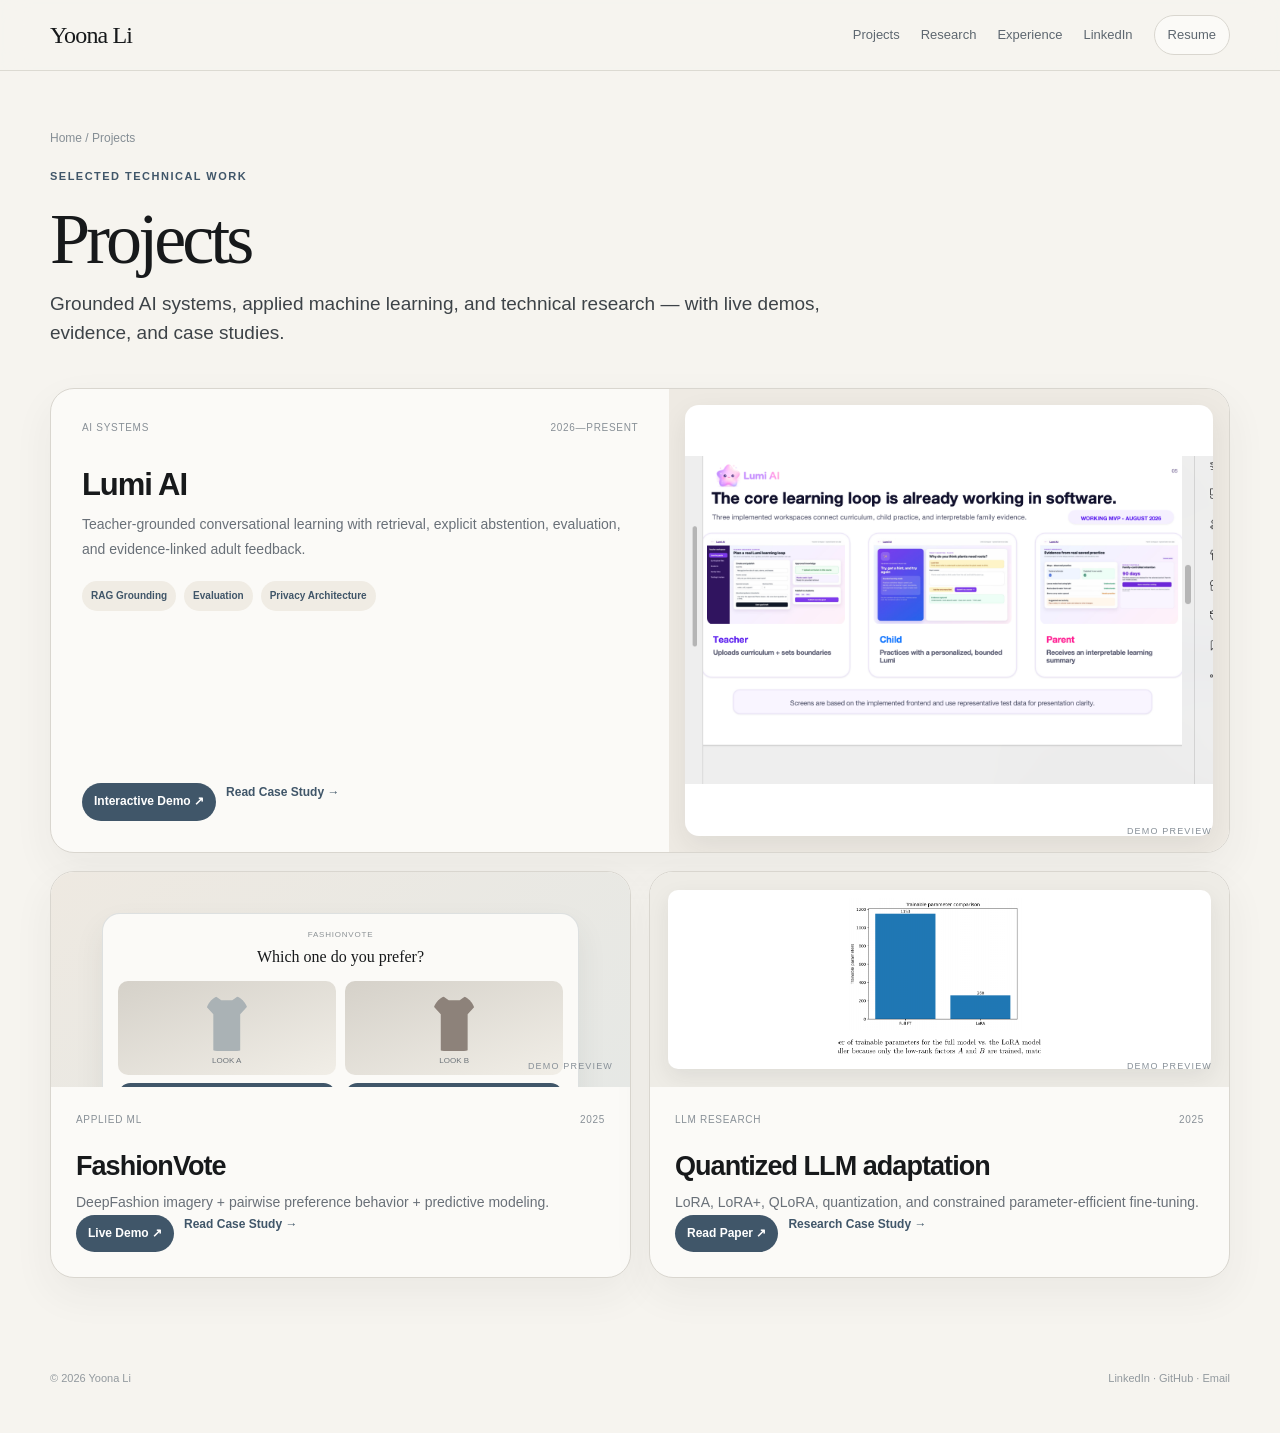
==== projects/index.html @ 06e992dc "Update portfolio with case studies and local assets" ====
<!doctype html><html lang="en"><head><meta charset="utf-8"><meta name="viewport" content="width=device-width,initial-scale=1"><title>Projects | Yoona Li</title><style>
:root{
  --bg:#f6f4ef;--panel:#fbfaf7;--panel2:#f0ece4;--ink:#17191b;--muted:#697078;
  --line:#d9d6cf;--accent:#405669;--accent2:#8b6b56;--accentSoft:#e6ebee;
  --max:1180px;--radius:22px;--shadow:0 16px 42px rgba(57,49,43,.06);
}
*{box-sizing:border-box}html{scroll-behavior:smooth}body{margin:0;background:var(--bg);color:var(--ink);font-family:Inter,-apple-system,BlinkMacSystemFont,"Segoe UI",sans-serif;-webkit-font-smoothing:antialiased;line-height:1.6}a{color:inherit;text-decoration:none}a:hover{opacity:.74}.wrap{width:min(var(--max),calc(100% - 44px));margin:0 auto}
header{position:sticky;top:0;z-index:30;border-bottom:1px solid rgba(217,214,207,.88);background:rgba(246,244,239,.91);backdrop-filter:blur(14px)}.nav{height:70px;display:flex;align-items:center;justify-content:space-between;gap:24px}.brand{font-family:Georgia,"Times New Roman",serif;font-size:24px;letter-spacing:-.035em}.navlinks{display:flex;gap:21px;align-items:center;color:#5e6770;font-size:13px}.resume-pill{padding:9px 13px;border:1px solid var(--line);border-radius:999px;background:var(--panel)}
.hero{display:grid;grid-template-columns:minmax(0,1fr) 330px;gap:62px;align-items:center;padding:78px 0 48px}.eyebrow{font-size:11px;font-weight:750;letter-spacing:.135em;text-transform:uppercase;color:var(--accent);margin-bottom:17px}.hero h1,.page-hero h1{font-family:Georgia,"Times New Roman",serif;font-weight:500;letter-spacing:-.055em}.hero h1{margin:0 0 18px;font-size:clamp(54px,8vw,88px);line-height:.95}.hero-title{font-size:24px;line-height:1.38;max-width:760px;letter-spacing:-.028em;margin:0 0 14px}.hero-copy{max-width:760px;color:var(--muted);font-size:15px;line-height:1.8;margin:0}.socials,.actions,.chips{display:flex;flex-wrap:wrap;gap:10px}.socials{margin-top:26px}.social,.btn{display:inline-flex;align-items:center;justify-content:center;gap:7px;padding:10px 13px;background:var(--panel);border:1px solid var(--line);border-radius:999px;font-size:13px;font-weight:650;box-shadow:var(--shadow)}.social.primary,.btn.primary{background:var(--ink);color:#fff;border-color:var(--ink)}.btn.accent{background:var(--accent);color:#fff;border-color:var(--accent)}
.portrait-card{background:var(--panel);border:1px solid var(--line);border-radius:26px;padding:14px;box-shadow:var(--shadow)}.portrait{display:block;width:100%;aspect-ratio:4/5;object-fit:cover;object-position:center top;border-radius:17px;background:#e7e4dd}.portrait-meta{display:flex;justify-content:space-between;gap:12px;padding:12px 3px 1px;color:#7b838a;font-size:11px}
.current-strip{display:flex;gap:12px;align-items:flex-start;border-top:1px solid var(--line);border-bottom:1px solid var(--line);padding:15px 0;margin-bottom:55px;color:var(--muted);font-size:13px}.current-strip strong{color:var(--ink);white-space:nowrap}.section{padding:10px 0 67px}.rule{height:1px;background:var(--line);margin-bottom:30px}.section-head{display:grid;grid-template-columns:130px 1fr;gap:28px;margin-bottom:27px}.sec-no{font-size:10px;letter-spacing:.135em;color:#969da3;padding-top:10px}.section h2,.section-head h2{margin:0;font-family:Georgia,"Times New Roman",serif;font-size:39px;font-weight:500;letter-spacing:-.04em;line-height:1.1}.section-copy{margin:9px 0 0;color:var(--muted);font-size:14px;line-height:1.75;max-width:780px}
.featured{display:grid;gap:18px}.feature-card{background:var(--panel);border:1px solid var(--line);border-radius:24px;box-shadow:var(--shadow);overflow:hidden}.feature-card.hero-project{display:grid;grid-template-columns:1.05fr .95fr;min-height:465px}.feature-copy{padding:31px;display:flex;flex-direction:column}.project-kicker{display:flex;justify-content:space-between;gap:12px;color:#889097;font-size:10px;letter-spacing:.07em;text-transform:uppercase}.feature-copy h3{font-size:31px;line-height:1.12;letter-spacing:-.035em;margin:32px 0 10px}.feature-copy p{color:var(--muted);font-size:14px;line-height:1.78;margin:0}.signal-row{display:flex;gap:8px;flex-wrap:wrap;margin:19px 0}.signal{padding:7px 9px;border-radius:999px;background:var(--panel2);font-size:10px;font-weight:700;color:var(--accent)}.evidence{margin:0 0 20px;padding-left:18px;color:#59616a;font-size:13px;line-height:1.7}.actions{margin-top:auto}.actions a{font-size:12px;font-weight:750;color:var(--accent)}.actions .primary-link{padding:9px 12px;background:var(--accent);border-radius:999px;color:white}.two-cards{display:grid;grid-template-columns:1fr 1fr;gap:18px}.small-feature{display:grid;grid-template-rows:215px auto}.small-feature .feature-copy{padding:25px}.small-feature .feature-copy h3{font-size:27px;margin:23px 0 9px}
.preview{position:relative;min-height:100%;padding:24px;background:linear-gradient(145deg,#eef0ec 0%,#e4e8e8 100%);overflow:hidden}.preview:after{content:"DEMO PREVIEW";position:absolute;right:17px;bottom:13px;font-size:9px;letter-spacing:.13em;color:#879098}.window{height:100%;border:1px solid rgba(64,86,105,.17);border-radius:18px;background:#fbfaf7;box-shadow:0 14px 30px rgba(56,61,64,.09);overflow:hidden}.window-top{height:34px;display:flex;align-items:center;gap:6px;padding:0 12px;border-bottom:1px solid #e5e1d9;background:#f5f2eb}.dot{width:7px;height:7px;border-radius:50%;background:#c9c4ba}.demo-body{display:grid;grid-template-columns:94px 1fr;height:calc(100% - 34px)}.demo-nav{padding:14px 10px;border-right:1px solid #e7e3dc;background:#f7f4ee}.demo-nav span{display:block;font-size:8px;color:#858b8f;padding:7px 5px;border-radius:6px;margin-bottom:3px}.demo-nav span.active{background:#e5eaec;color:#405669;font-weight:700}.demo-content{padding:16px}.mini-label{font-size:8px;color:#8c9296;letter-spacing:.1em;text-transform:uppercase}.mini-title{font-family:Georgia,serif;font-size:17px;margin:5px 0 12px}.knowledge{border:1px solid #ddd9d0;border-radius:10px;padding:9px;margin-bottom:9px}.knowledge strong{display:block;font-size:9px}.knowledge span{font-size:8px;color:#777f84}.chat{display:grid;gap:7px;margin-top:8px}.bubble{max-width:82%;padding:8px 9px;border-radius:10px;font-size:8px;line-height:1.5;background:#ede9e1;color:#5d646a}.bubble.ai{margin-left:auto;background:#e2eaed;color:#3e535f}.source-line{font-size:7px;color:#667b87;margin-top:3px}.rubrics{display:grid;grid-template-columns:repeat(3,1fr);gap:5px;margin-top:9px}.rubric{font-size:7px;padding:7px;border-radius:7px;background:#eef0ec;color:#687078}.rubric b{display:block;color:#405669;font-size:8px}
.vote-preview{background:linear-gradient(145deg,#eee9e1,#e6e8e5);display:grid;place-items:center}.vote-shell{width:90%;height:85%;border:1px solid rgba(64,86,105,.16);background:#fbfaf7;border-radius:18px;padding:15px;box-shadow:0 14px 30px rgba(56,61,64,.08)}.vote-title{text-align:center;font-family:Georgia,serif;font-size:16px;margin:2px 0 12px}.looks{display:grid;grid-template-columns:1fr 1fr;gap:9px}.look{height:94px;border-radius:10px;background:linear-gradient(160deg,#d5d1c9,#f1eee7);display:flex;align-items:flex-end;justify-content:center;padding:8px;font-size:8px;color:#6d747a;position:relative}.look:before{content:"";position:absolute;width:42px;height:56px;top:14px;border-radius:18px 18px 11px 11px;background:#aab2b5;clip-path:polygon(20% 0,37% 9%,63% 9%,80% 0,100% 19%,82% 34%,82% 100%,18% 100%,18% 34%,0 19%)}.look:nth-child(2):before{background:#8d827a}.vote-buttons{display:grid;grid-template-columns:1fr 1fr;gap:9px;margin-top:8px}.vote-buttons span{text-align:center;padding:6px;border-radius:999px;background:#405669;color:#fff;font-size:8px}.vote-meta{text-align:center;margin-top:8px;font-size:7px;color:#8a9093}
.product-shot{padding:16px;background:#eeeae3;display:flex;align-items:center;justify-content:center}.product-shot img{display:block;width:100%;height:100%;object-fit:contain;border-radius:14px;background:white;box-shadow:0 10px 28px rgba(40,40,35,.08)}.paper-preview{background:#eeece6;padding:18px;display:flex;align-items:center;justify-content:center}.paper-preview img{width:100%;height:100%;object-fit:contain;border-radius:10px;background:white;box-shadow:0 8px 22px rgba(40,40,35,.08)}
.list{display:grid}.row{display:grid;grid-template-columns:165px 1fr;gap:30px;padding:20px 0;border-top:1px solid var(--line)}.row:first-child{border-top:0}.date{font-size:11px;color:#939aa0;padding-top:4px}.row h3{margin:0;font-size:18px;letter-spacing:-.015em}.role{color:var(--accent);font-weight:700;font-size:12px;margin:4px 0 8px}.row p{color:var(--muted);font-size:13px;line-height:1.72;margin:0;max-width:850px}
.other-grid{display:grid;grid-template-columns:1fr 1fr;gap:16px}.other-card{border:1px solid var(--line);background:var(--panel);border-radius:18px;padding:21px}.other-card h3{margin:0 0 7px;font-size:18px}.other-card p{margin:0;color:var(--muted);font-size:13px;line-height:1.7}.other-card .micro{font-size:10px;letter-spacing:.08em;text-transform:uppercase;color:#92999e;margin-bottom:11px}
.contact{display:grid;grid-template-columns:1fr auto;gap:30px;align-items:end;border:1px solid var(--line);background:var(--panel);border-radius:26px;padding:30px;box-shadow:var(--shadow)}.contact h2{font-size:36px}.contact p{margin:9px 0 0;color:var(--muted);font-size:14px;max-width:650px}.contact-actions{display:flex;gap:10px;flex-wrap:wrap;justify-content:flex-end}footer{padding:25px 0 45px;color:#92999e;font-size:11px;display:flex;justify-content:space-between;gap:20px}
.page-hero{padding:58px 0 30px}.breadcrumb{font-size:12px;color:#858e95;margin-bottom:20px}.page-hero h1{font-size:clamp(44px,7vw,72px);line-height:1;margin:0 0 14px}.page-lead{font-size:19px;line-height:1.55;max-width:850px;color:#3d4348;margin:0}.meta-bar{display:flex;flex-wrap:wrap;gap:8px;margin-top:20px}.meta-chip{font-size:10px;font-weight:700;color:var(--accent);padding:7px 9px;background:var(--panel2);border-radius:999px}.detail-grid{display:grid;grid-template-columns:1fr 300px;gap:30px}.article{background:var(--panel);border:1px solid var(--line);border-radius:22px;padding:30px;box-shadow:var(--shadow)}.article h2{font-size:27px;margin:36px 0 12px}.article h2:first-child{margin-top:0}.article h3{font-size:17px;margin:22px 0 7px}.article p,.article li{font-size:14px;color:#5d666e;line-height:1.82}.article ul{padding-left:20px}.article .callout{padding:17px 18px;border-radius:14px;background:var(--panel2);border-left:3px solid var(--accent);margin:20px 0;color:#53606a;font-size:13px}.sidebar{display:grid;gap:13px;align-content:start}.side-card{background:var(--panel);border:1px solid var(--line);border-radius:17px;padding:18px}.side-card h4{margin:0 0 10px;text-transform:uppercase;letter-spacing:.09em;font-size:9px;color:#92999e}.side-card p{margin:0;font-size:13px;line-height:1.7;color:#56616a}.side-links{display:grid;gap:9px;font-size:13px;font-weight:750;color:var(--accent)}.arch-grid{display:grid;grid-template-columns:1fr 1fr;gap:12px;margin:14px 0}.arch{padding:16px;border:1px solid var(--line);border-radius:14px;background:#f8f6f1}.arch h3{margin:0 0 8px;font-size:14px}.arch p{font-size:12px;margin:0;color:#6f767b;line-height:1.65}.diagram{display:flex;gap:7px;flex-wrap:wrap;margin-top:12px}.node{font-size:9px;padding:7px 8px;border:1px solid #d8d4cb;border-radius:7px;background:white;color:#58636a}.figure{margin:20px 0}.figure img{width:100%;border:1px solid var(--line);border-radius:14px;background:white}.caption{font-size:10px;color:#8b9297;margin-top:6px}
@media(max-width:900px){.hero{grid-template-columns:1fr;gap:30px;padding-top:52px}.portrait-card{max-width:330px}.feature-card.hero-project{grid-template-columns:1fr}.two-cards,.other-grid,.detail-grid,.arch-grid{grid-template-columns:1fr}.feature-card.hero-project .preview{min-height:350px}.section-head{grid-template-columns:1fr;gap:5px}.row{grid-template-columns:1fr;gap:7px}.contact{grid-template-columns:1fr}.contact-actions{justify-content:flex-start}}
@media(max-width:650px){.wrap{width:min(var(--max),calc(100% - 26px))}.navlinks{gap:12px;overflow:auto}.hero-title{font-size:20px}.current-strip{display:block}.current-strip strong{display:block;margin-bottom:4px}.two-cards{grid-template-columns:1fr}.small-feature{grid-template-rows:200px auto}.feature-copy{padding:23px}.navlinks a:nth-child(3){display:none}}
</style></head><body><header><div class="wrap nav"><a class="brand" href="../index.html">Yoona Li</a><nav class="navlinks"><a href="index.html">Projects</a><a href="../index.html#research">Research</a><a href="../index.html#experience">Experience</a><a href="https://www.linkedin.com/in/yoona-l-3b94a5281" target="_blank">LinkedIn</a><a class="resume-pill" href="../assets/Yoona_Li_Resume.pdf" target="_blank">Resume</a></nav></div></header><main class="wrap"><section class="page-hero"><div class="breadcrumb"><a href="../index.html">Home</a> / Projects</div><div class="eyebrow">Selected technical work</div><h1>Projects</h1><p class="page-lead">Grounded AI systems, applied machine learning, and technical research — with live demos, evidence, and case studies.</p></section><section class="section"><div class="featured"><article class="feature-card hero-project"><div class="feature-copy"><div class="project-kicker"><span>AI SYSTEMS</span><span>2026—Present</span></div><h3>Lumi AI</h3><p>Teacher-grounded conversational learning with retrieval, explicit abstention, evaluation, and evidence-linked adult feedback.</p><div class="signal-row"><span class="signal">RAG Grounding</span><span class="signal">Evaluation</span><span class="signal">Privacy Architecture</span></div><div class="actions"><a class="primary-link" href="https://portfolio-demo.lumi-ai-32v.pages.dev/" target="_blank">Interactive Demo ↗</a><a href="lumi/index.html">Read Case Study →</a></div></div><div class="preview product-shot"><img src="../assets/lumi-workflow.png" alt="Lumi AI workflow preview"></div></article><div class="two-cards"><article class="feature-card small-feature"><div class="preview vote-preview"><div class="vote-shell"><div class="mini-label" style="text-align:center">FashionVote</div><div class="vote-title">Which one do you prefer?</div><div class="looks"><div class="look">LOOK A</div><div class="look">LOOK B</div></div><div class="vote-buttons"><span>Vote A</span><span>Vote B</span></div><div class="vote-meta">Pairwise preference → behavioral signal → model analysis</div></div></div><div class="feature-copy"><div class="project-kicker"><span>APPLIED ML</span><span>2025</span></div><h3>FashionVote</h3><p>DeepFashion imagery + pairwise preference behavior + predictive modeling.</p><div class="actions"><a class="primary-link" href="https://fashionvote-demo.onrender.com" target="_blank">Live Demo ↗</a><a href="fashionvote/index.html">Read Case Study →</a></div></div></article><article class="feature-card small-feature"><div class="preview paper-preview"><img src="../assets/llm-parameter-figure.png" alt="Trainable parameter comparison"></div><div class="feature-copy"><div class="project-kicker"><span>LLM RESEARCH</span><span>2025</span></div><h3>Quantized LLM adaptation</h3><p>LoRA, LoRA+, QLoRA, quantization, and constrained parameter-efficient fine-tuning.</p><div class="actions"><a class="primary-link" href="../assets/Quantized_LLM_Paper.pdf" target="_blank">Read Paper ↗</a><a href="quantized-llm/index.html">Research Case Study →</a></div></div></article></div></div></section></main><div class="wrap"><footer><span>© 2026 Yoona Li</span><span><a href="https://www.linkedin.com/in/yoona-l-3b94a5281" target="_blank" rel="noopener">LinkedIn</a> · <a href="https://github.com/wansongyi" target="_blank" rel="noopener">GitHub</a> · <a href="mailto:yoonali@engineering.upenn.edu">Email</a></span></footer></div></body></html>
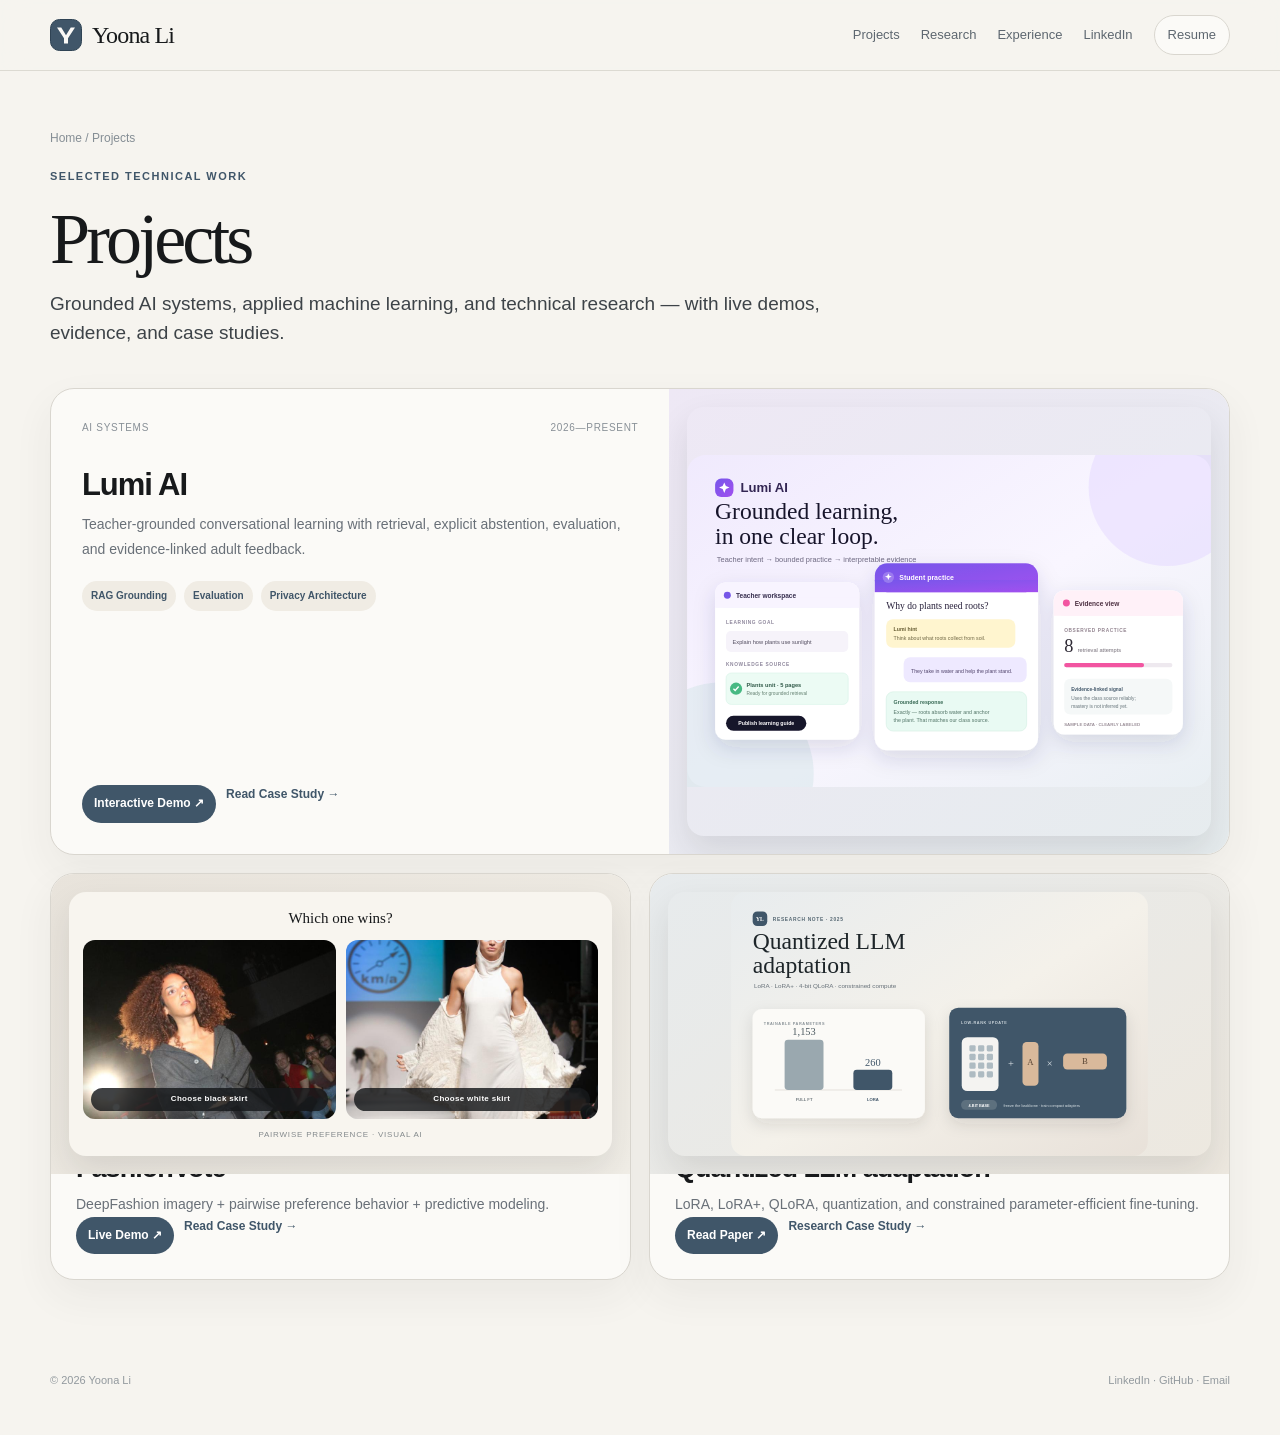
==== commit e96c5b41: "Polish portfolio visuals, add favicon, and replace embedded project previews" ====
--- a/projects/index.html
+++ b/projects/index.html
@@ -1,22 +1,22 @@
-<!doctype html><html lang="en"><head><meta charset="utf-8"><meta name="viewport" content="width=device-width,initial-scale=1"><title>Projects | Yoona Li</title><style>
+<!doctype html><html lang="en"><head><meta charset="utf-8"><meta name="viewport" content="width=device-width,initial-scale=1"><meta name="theme-color" content="#405669"><title>Projects | Yoona Li</title><link rel="icon" href="../assets/favicon.svg" type="image/svg+xml"><link rel="apple-touch-icon" href="../assets/yl-mark.svg"><style>
 :root{
   --bg:#f6f4ef;--panel:#fbfaf7;--panel2:#f0ece4;--ink:#17191b;--muted:#697078;
   --line:#d9d6cf;--accent:#405669;--accent2:#8b6b56;--accentSoft:#e6ebee;
   --max:1180px;--radius:22px;--shadow:0 16px 42px rgba(57,49,43,.06);
 }
 *{box-sizing:border-box}html{scroll-behavior:smooth}body{margin:0;background:var(--bg);color:var(--ink);font-family:Inter,-apple-system,BlinkMacSystemFont,"Segoe UI",sans-serif;-webkit-font-smoothing:antialiased;line-height:1.6}a{color:inherit;text-decoration:none}a:hover{opacity:.74}.wrap{width:min(var(--max),calc(100% - 44px));margin:0 auto}
-header{position:sticky;top:0;z-index:30;border-bottom:1px solid rgba(217,214,207,.88);background:rgba(246,244,239,.91);backdrop-filter:blur(14px)}.nav{height:70px;display:flex;align-items:center;justify-content:space-between;gap:24px}.brand{font-family:Georgia,"Times New Roman",serif;font-size:24px;letter-spacing:-.035em}.navlinks{display:flex;gap:21px;align-items:center;color:#5e6770;font-size:13px}.resume-pill{padding:9px 13px;border:1px solid var(--line);border-radius:999px;background:var(--panel)}
+header{position:sticky;top:0;z-index:30;border-bottom:1px solid rgba(217,214,207,.88);background:rgba(246,244,239,.91);backdrop-filter:blur(14px)}.nav{height:70px;display:flex;align-items:center;justify-content:space-between;gap:24px}.brand{display:inline-flex;align-items:center;gap:10px;font-family:Georgia,"Times New Roman",serif;font-size:24px;letter-spacing:-.035em}.brand-mark{width:32px;height:32px;display:inline-flex;flex:0 0 auto}.brand-mark img{display:block;width:100%;height:100%}.navlinks{display:flex;gap:21px;align-items:center;color:#5e6770;font-size:13px}.resume-pill{padding:9px 13px;border:1px solid var(--line);border-radius:999px;background:var(--panel)}
 .hero{display:grid;grid-template-columns:minmax(0,1fr) 330px;gap:62px;align-items:center;padding:78px 0 48px}.eyebrow{font-size:11px;font-weight:750;letter-spacing:.135em;text-transform:uppercase;color:var(--accent);margin-bottom:17px}.hero h1,.page-hero h1{font-family:Georgia,"Times New Roman",serif;font-weight:500;letter-spacing:-.055em}.hero h1{margin:0 0 18px;font-size:clamp(54px,8vw,88px);line-height:.95}.hero-title{font-size:24px;line-height:1.38;max-width:760px;letter-spacing:-.028em;margin:0 0 14px}.hero-copy{max-width:760px;color:var(--muted);font-size:15px;line-height:1.8;margin:0}.socials,.actions,.chips{display:flex;flex-wrap:wrap;gap:10px}.socials{margin-top:26px}.social,.btn{display:inline-flex;align-items:center;justify-content:center;gap:7px;padding:10px 13px;background:var(--panel);border:1px solid var(--line);border-radius:999px;font-size:13px;font-weight:650;box-shadow:var(--shadow)}.social.primary,.btn.primary{background:var(--ink);color:#fff;border-color:var(--ink)}.btn.accent{background:var(--accent);color:#fff;border-color:var(--accent)}
 .portrait-card{background:var(--panel);border:1px solid var(--line);border-radius:26px;padding:14px;box-shadow:var(--shadow)}.portrait{display:block;width:100%;aspect-ratio:4/5;object-fit:cover;object-position:center top;border-radius:17px;background:#e7e4dd}.portrait-meta{display:flex;justify-content:space-between;gap:12px;padding:12px 3px 1px;color:#7b838a;font-size:11px}
 .current-strip{display:flex;gap:12px;align-items:flex-start;border-top:1px solid var(--line);border-bottom:1px solid var(--line);padding:15px 0;margin-bottom:55px;color:var(--muted);font-size:13px}.current-strip strong{color:var(--ink);white-space:nowrap}.section{padding:10px 0 67px}.rule{height:1px;background:var(--line);margin-bottom:30px}.section-head{display:grid;grid-template-columns:130px 1fr;gap:28px;margin-bottom:27px}.sec-no{font-size:10px;letter-spacing:.135em;color:#969da3;padding-top:10px}.section h2,.section-head h2{margin:0;font-family:Georgia,"Times New Roman",serif;font-size:39px;font-weight:500;letter-spacing:-.04em;line-height:1.1}.section-copy{margin:9px 0 0;color:var(--muted);font-size:14px;line-height:1.75;max-width:780px}
 .featured{display:grid;gap:18px}.feature-card{background:var(--panel);border:1px solid var(--line);border-radius:24px;box-shadow:var(--shadow);overflow:hidden}.feature-card.hero-project{display:grid;grid-template-columns:1.05fr .95fr;min-height:465px}.feature-copy{padding:31px;display:flex;flex-direction:column}.project-kicker{display:flex;justify-content:space-between;gap:12px;color:#889097;font-size:10px;letter-spacing:.07em;text-transform:uppercase}.feature-copy h3{font-size:31px;line-height:1.12;letter-spacing:-.035em;margin:32px 0 10px}.feature-copy p{color:var(--muted);font-size:14px;line-height:1.78;margin:0}.signal-row{display:flex;gap:8px;flex-wrap:wrap;margin:19px 0}.signal{padding:7px 9px;border-radius:999px;background:var(--panel2);font-size:10px;font-weight:700;color:var(--accent)}.evidence{margin:0 0 20px;padding-left:18px;color:#59616a;font-size:13px;line-height:1.7}.actions{margin-top:auto}.actions a{font-size:12px;font-weight:750;color:var(--accent)}.actions .primary-link{padding:9px 12px;background:var(--accent);border-radius:999px;color:white}.two-cards{display:grid;grid-template-columns:1fr 1fr;gap:18px}.small-feature{display:grid;grid-template-rows:215px auto}.small-feature .feature-copy{padding:25px}.small-feature .feature-copy h3{font-size:27px;margin:23px 0 9px}
 .preview{position:relative;min-height:100%;padding:24px;background:linear-gradient(145deg,#eef0ec 0%,#e4e8e8 100%);overflow:hidden}.preview:after{content:"DEMO PREVIEW";position:absolute;right:17px;bottom:13px;font-size:9px;letter-spacing:.13em;color:#879098}.window{height:100%;border:1px solid rgba(64,86,105,.17);border-radius:18px;background:#fbfaf7;box-shadow:0 14px 30px rgba(56,61,64,.09);overflow:hidden}.window-top{height:34px;display:flex;align-items:center;gap:6px;padding:0 12px;border-bottom:1px solid #e5e1d9;background:#f5f2eb}.dot{width:7px;height:7px;border-radius:50%;background:#c9c4ba}.demo-body{display:grid;grid-template-columns:94px 1fr;height:calc(100% - 34px)}.demo-nav{padding:14px 10px;border-right:1px solid #e7e3dc;background:#f7f4ee}.demo-nav span{display:block;font-size:8px;color:#858b8f;padding:7px 5px;border-radius:6px;margin-bottom:3px}.demo-nav span.active{background:#e5eaec;color:#405669;font-weight:700}.demo-content{padding:16px}.mini-label{font-size:8px;color:#8c9296;letter-spacing:.1em;text-transform:uppercase}.mini-title{font-family:Georgia,serif;font-size:17px;margin:5px 0 12px}.knowledge{border:1px solid #ddd9d0;border-radius:10px;padding:9px;margin-bottom:9px}.knowledge strong{display:block;font-size:9px}.knowledge span{font-size:8px;color:#777f84}.chat{display:grid;gap:7px;margin-top:8px}.bubble{max-width:82%;padding:8px 9px;border-radius:10px;font-size:8px;line-height:1.5;background:#ede9e1;color:#5d646a}.bubble.ai{margin-left:auto;background:#e2eaed;color:#3e535f}.source-line{font-size:7px;color:#667b87;margin-top:3px}.rubrics{display:grid;grid-template-columns:repeat(3,1fr);gap:5px;margin-top:9px}.rubric{font-size:7px;padding:7px;border-radius:7px;background:#eef0ec;color:#687078}.rubric b{display:block;color:#405669;font-size:8px}
 .vote-preview{background:linear-gradient(145deg,#eee9e1,#e6e8e5);display:grid;place-items:center}.vote-shell{width:90%;height:85%;border:1px solid rgba(64,86,105,.16);background:#fbfaf7;border-radius:18px;padding:15px;box-shadow:0 14px 30px rgba(56,61,64,.08)}.vote-title{text-align:center;font-family:Georgia,serif;font-size:16px;margin:2px 0 12px}.looks{display:grid;grid-template-columns:1fr 1fr;gap:9px}.look{height:94px;border-radius:10px;background:linear-gradient(160deg,#d5d1c9,#f1eee7);display:flex;align-items:flex-end;justify-content:center;padding:8px;font-size:8px;color:#6d747a;position:relative}.look:before{content:"";position:absolute;width:42px;height:56px;top:14px;border-radius:18px 18px 11px 11px;background:#aab2b5;clip-path:polygon(20% 0,37% 9%,63% 9%,80% 0,100% 19%,82% 34%,82% 100%,18% 100%,18% 34%,0 19%)}.look:nth-child(2):before{background:#8d827a}.vote-buttons{display:grid;grid-template-columns:1fr 1fr;gap:9px;margin-top:8px}.vote-buttons span{text-align:center;padding:6px;border-radius:999px;background:#405669;color:#fff;font-size:8px}.vote-meta{text-align:center;margin-top:8px;font-size:7px;color:#8a9093}
-.product-shot{padding:16px;background:#eeeae3;display:flex;align-items:center;justify-content:center}.product-shot img{display:block;width:100%;height:100%;object-fit:contain;border-radius:14px;background:white;box-shadow:0 10px 28px rgba(40,40,35,.08)}.paper-preview{background:#eeece6;padding:18px;display:flex;align-items:center;justify-content:center}.paper-preview img{width:100%;height:100%;object-fit:contain;border-radius:10px;background:white;box-shadow:0 8px 22px rgba(40,40,35,.08)}
+.project-visual{position:relative;min-height:100%;padding:18px;display:flex;align-items:center;justify-content:center;overflow:hidden}.project-visual>img{display:block;width:100%;height:100%;object-fit:contain;border-radius:17px;box-shadow:0 16px 34px rgba(40,40,35,.11)}.hero-project .project-visual{min-height:465px;background:linear-gradient(145deg,#eee8f5,#e6ecee)}.small-feature .project-visual{height:300px;background:#ece8e1}.project-visual.fashion-visual{background:linear-gradient(145deg,#e8e3db,#f1eee7)}.project-visual.research-visual{background:linear-gradient(145deg,#e7ebed,#ede8df)}.fashion-composite{width:100%;height:100%;padding:14px;border-radius:17px;background:#f8f5ef;box-shadow:0 16px 34px rgba(40,40,35,.11);display:grid;grid-template-rows:auto 1fr auto;gap:10px}.fv-title{text-align:center;font-family:Georgia,serif;font-size:15px}.fv-looks{display:grid;grid-template-columns:1fr 1fr;gap:10px;min-height:0}.fv-look{position:relative;overflow:hidden;border-radius:12px;background:#ddd}.fv-look img{width:100%;height:100%;display:block;object-fit:cover;object-position:center 24%}.fv-look span{position:absolute;left:8px;right:8px;bottom:8px;padding:5px 7px;border-radius:999px;background:rgba(23,25,27,.82);color:#fff;text-align:center;font-size:8px;font-weight:750;letter-spacing:.04em}.fv-meta{text-align:center;font-size:8px;letter-spacing:.1em;color:#83898c;text-transform:uppercase}
 .list{display:grid}.row{display:grid;grid-template-columns:165px 1fr;gap:30px;padding:20px 0;border-top:1px solid var(--line)}.row:first-child{border-top:0}.date{font-size:11px;color:#939aa0;padding-top:4px}.row h3{margin:0;font-size:18px;letter-spacing:-.015em}.role{color:var(--accent);font-weight:700;font-size:12px;margin:4px 0 8px}.row p{color:var(--muted);font-size:13px;line-height:1.72;margin:0;max-width:850px}
 .other-grid{display:grid;grid-template-columns:1fr 1fr;gap:16px}.other-card{border:1px solid var(--line);background:var(--panel);border-radius:18px;padding:21px}.other-card h3{margin:0 0 7px;font-size:18px}.other-card p{margin:0;color:var(--muted);font-size:13px;line-height:1.7}.other-card .micro{font-size:10px;letter-spacing:.08em;text-transform:uppercase;color:#92999e;margin-bottom:11px}
 .contact{display:grid;grid-template-columns:1fr auto;gap:30px;align-items:end;border:1px solid var(--line);background:var(--panel);border-radius:26px;padding:30px;box-shadow:var(--shadow)}.contact h2{font-size:36px}.contact p{margin:9px 0 0;color:var(--muted);font-size:14px;max-width:650px}.contact-actions{display:flex;gap:10px;flex-wrap:wrap;justify-content:flex-end}footer{padding:25px 0 45px;color:#92999e;font-size:11px;display:flex;justify-content:space-between;gap:20px}
 .page-hero{padding:58px 0 30px}.breadcrumb{font-size:12px;color:#858e95;margin-bottom:20px}.page-hero h1{font-size:clamp(44px,7vw,72px);line-height:1;margin:0 0 14px}.page-lead{font-size:19px;line-height:1.55;max-width:850px;color:#3d4348;margin:0}.meta-bar{display:flex;flex-wrap:wrap;gap:8px;margin-top:20px}.meta-chip{font-size:10px;font-weight:700;color:var(--accent);padding:7px 9px;background:var(--panel2);border-radius:999px}.detail-grid{display:grid;grid-template-columns:1fr 300px;gap:30px}.article{background:var(--panel);border:1px solid var(--line);border-radius:22px;padding:30px;box-shadow:var(--shadow)}.article h2{font-size:27px;margin:36px 0 12px}.article h2:first-child{margin-top:0}.article h3{font-size:17px;margin:22px 0 7px}.article p,.article li{font-size:14px;color:#5d666e;line-height:1.82}.article ul{padding-left:20px}.article .callout{padding:17px 18px;border-radius:14px;background:var(--panel2);border-left:3px solid var(--accent);margin:20px 0;color:#53606a;font-size:13px}.sidebar{display:grid;gap:13px;align-content:start}.side-card{background:var(--panel);border:1px solid var(--line);border-radius:17px;padding:18px}.side-card h4{margin:0 0 10px;text-transform:uppercase;letter-spacing:.09em;font-size:9px;color:#92999e}.side-card p{margin:0;font-size:13px;line-height:1.7;color:#56616a}.side-links{display:grid;gap:9px;font-size:13px;font-weight:750;color:var(--accent)}.arch-grid{display:grid;grid-template-columns:1fr 1fr;gap:12px;margin:14px 0}.arch{padding:16px;border:1px solid var(--line);border-radius:14px;background:#f8f6f1}.arch h3{margin:0 0 8px;font-size:14px}.arch p{font-size:12px;margin:0;color:#6f767b;line-height:1.65}.diagram{display:flex;gap:7px;flex-wrap:wrap;margin-top:12px}.node{font-size:9px;padding:7px 8px;border:1px solid #d8d4cb;border-radius:7px;background:white;color:#58636a}.figure{margin:20px 0}.figure img{width:100%;border:1px solid var(--line);border-radius:14px;background:white}.caption{font-size:10px;color:#8b9297;margin-top:6px}
 @media(max-width:900px){.hero{grid-template-columns:1fr;gap:30px;padding-top:52px}.portrait-card{max-width:330px}.feature-card.hero-project{grid-template-columns:1fr}.two-cards,.other-grid,.detail-grid,.arch-grid{grid-template-columns:1fr}.feature-card.hero-project .preview{min-height:350px}.section-head{grid-template-columns:1fr;gap:5px}.row{grid-template-columns:1fr;gap:7px}.contact{grid-template-columns:1fr}.contact-actions{justify-content:flex-start}}
-@media(max-width:650px){.wrap{width:min(var(--max),calc(100% - 26px))}.navlinks{gap:12px;overflow:auto}.hero-title{font-size:20px}.current-strip{display:block}.current-strip strong{display:block;margin-bottom:4px}.two-cards{grid-template-columns:1fr}.small-feature{grid-template-rows:200px auto}.feature-copy{padding:23px}.navlinks a:nth-child(3){display:none}}
-</style></head><body><header><div class="wrap nav"><a class="brand" href="../index.html">Yoona Li</a><nav class="navlinks"><a href="index.html">Projects</a><a href="../index.html#research">Research</a><a href="../index.html#experience">Experience</a><a href="https://www.linkedin.com/in/yoona-l-3b94a5281" target="_blank">LinkedIn</a><a class="resume-pill" href="../assets/Yoona_Li_Resume.pdf" target="_blank">Resume</a></nav></div></header><main class="wrap"><section class="page-hero"><div class="breadcrumb"><a href="../index.html">Home</a> / Projects</div><div class="eyebrow">Selected technical work</div><h1>Projects</h1><p class="page-lead">Grounded AI systems, applied machine learning, and technical research — with live demos, evidence, and case studies.</p></section><section class="section"><div class="featured"><article class="feature-card hero-project"><div class="feature-copy"><div class="project-kicker"><span>AI SYSTEMS</span><span>2026—Present</span></div><h3>Lumi AI</h3><p>Teacher-grounded conversational learning with retrieval, explicit abstention, evaluation, and evidence-linked adult feedback.</p><div class="signal-row"><span class="signal">RAG Grounding</span><span class="signal">Evaluation</span><span class="signal">Privacy Architecture</span></div><div class="actions"><a class="primary-link" href="https://portfolio-demo.lumi-ai-32v.pages.dev/" target="_blank">Interactive Demo ↗</a><a href="lumi/index.html">Read Case Study →</a></div></div><div class="preview product-shot"><img src="../assets/lumi-workflow.png" alt="Lumi AI workflow preview"></div></article><div class="two-cards"><article class="feature-card small-feature"><div class="preview vote-preview"><div class="vote-shell"><div class="mini-label" style="text-align:center">FashionVote</div><div class="vote-title">Which one do you prefer?</div><div class="looks"><div class="look">LOOK A</div><div class="look">LOOK B</div></div><div class="vote-buttons"><span>Vote A</span><span>Vote B</span></div><div class="vote-meta">Pairwise preference → behavioral signal → model analysis</div></div></div><div class="feature-copy"><div class="project-kicker"><span>APPLIED ML</span><span>2025</span></div><h3>FashionVote</h3><p>DeepFashion imagery + pairwise preference behavior + predictive modeling.</p><div class="actions"><a class="primary-link" href="https://fashionvote-demo.onrender.com" target="_blank">Live Demo ↗</a><a href="fashionvote/index.html">Read Case Study →</a></div></div></article><article class="feature-card small-feature"><div class="preview paper-preview"><img src="../assets/llm-parameter-figure.png" alt="Trainable parameter comparison"></div><div class="feature-copy"><div class="project-kicker"><span>LLM RESEARCH</span><span>2025</span></div><h3>Quantized LLM adaptation</h3><p>LoRA, LoRA+, QLoRA, quantization, and constrained parameter-efficient fine-tuning.</p><div class="actions"><a class="primary-link" href="../assets/Quantized_LLM_Paper.pdf" target="_blank">Read Paper ↗</a><a href="quantized-llm/index.html">Research Case Study →</a></div></div></article></div></div></section></main><div class="wrap"><footer><span>© 2026 Yoona Li</span><span><a href="https://www.linkedin.com/in/yoona-l-3b94a5281" target="_blank" rel="noopener">LinkedIn</a> · <a href="https://github.com/wansongyi" target="_blank" rel="noopener">GitHub</a> · <a href="mailto:yoonali@engineering.upenn.edu">Email</a></span></footer></div></body></html>+@media(max-width:650px){.wrap{width:min(var(--max),calc(100% - 26px))}.navlinks{gap:12px}.brand{font-size:19px;white-space:nowrap}.brand-mark{width:29px;height:29px}.hero-title{font-size:20px}.current-strip{display:block}.current-strip strong{display:block;margin-bottom:4px}.two-cards{grid-template-columns:1fr}.small-feature{grid-template-rows:240px auto}.small-feature .project-visual{height:240px}.feature-copy{padding:23px}.navlinks a:nth-child(2),.navlinks a:nth-child(3),.navlinks a:nth-child(4){display:none}}
+</style></head><body><header><div class="wrap nav"><a class="brand" href="../index.html" aria-label="Yoona Li home"><span class="brand-mark"><img src="../assets/yl-mark.svg" alt=""></span><span>Yoona Li</span></a><nav class="navlinks"><a href="index.html">Projects</a><a href="../index.html#research">Research</a><a href="../index.html#experience">Experience</a><a href="https://www.linkedin.com/in/yoona-l-3b94a5281" target="_blank">LinkedIn</a><a class="resume-pill" href="../assets/Yoona_Li_Resume.pdf" target="_blank">Resume</a></nav></div></header><main class="wrap"><section class="page-hero"><div class="breadcrumb"><a href="../index.html">Home</a> / Projects</div><div class="eyebrow">Selected technical work</div><h1>Projects</h1><p class="page-lead">Grounded AI systems, applied machine learning, and technical research — with live demos, evidence, and case studies.</p></section><section class="section"><div class="featured"><article class="feature-card hero-project"><div class="feature-copy"><div class="project-kicker"><span>AI SYSTEMS</span><span>2026—Present</span></div><h3>Lumi AI</h3><p>Teacher-grounded conversational learning with retrieval, explicit abstention, evaluation, and evidence-linked adult feedback.</p><div class="signal-row"><span class="signal">RAG Grounding</span><span class="signal">Evaluation</span><span class="signal">Privacy Architecture</span></div><div class="actions"><a class="primary-link" href="https://portfolio-demo.lumi-ai-32v.pages.dev/" target="_blank">Interactive Demo ↗</a><a href="lumi/index.html">Read Case Study →</a></div></div><div class="project-visual lumi-visual"><img src="../assets/lumi-cover.svg" alt="Lumi AI teacher, student, and parent product workflow"></div></article><div class="two-cards"><article class="feature-card small-feature"><div class="project-visual fashion-visual"><div class="fashion-composite" role="img" aria-label="FashionVote pairwise clothing voting interface"><div class="fv-title">Which one wins?</div><div class="fv-looks"><div class="fv-look"><img src="../assets/fashionvote-look-a.jpg" alt="Black skirt fashion look"><span>Choose black skirt</span></div><div class="fv-look"><img src="../assets/fashionvote-look-b.jpg" alt="White skirt fashion look"><span>Choose white skirt</span></div></div><div class="fv-meta">Pairwise preference · Visual AI</div></div></div><div class="feature-copy"><div class="project-kicker"><span>APPLIED ML</span><span>2025</span></div><h3>FashionVote</h3><p>DeepFashion imagery + pairwise preference behavior + predictive modeling.</p><div class="actions"><a class="primary-link" href="https://fashionvote-demo.onrender.com" target="_blank">Live Demo ↗</a><a href="fashionvote/index.html">Read Case Study →</a></div></div></article><article class="feature-card small-feature"><div class="project-visual research-visual"><img src="../assets/llm-cover.svg" alt="Quantized LLM adaptation research preview"></div><div class="feature-copy"><div class="project-kicker"><span>LLM RESEARCH</span><span>2025</span></div><h3>Quantized LLM adaptation</h3><p>LoRA, LoRA+, QLoRA, quantization, and constrained parameter-efficient fine-tuning.</p><div class="actions"><a class="primary-link" href="../assets/Quantized_LLM_Paper.pdf" target="_blank">Read Paper ↗</a><a href="quantized-llm/index.html">Research Case Study →</a></div></div></article></div></div></section></main><div class="wrap"><footer><span>© 2026 Yoona Li</span><span><a href="https://www.linkedin.com/in/yoona-l-3b94a5281" target="_blank" rel="noopener">LinkedIn</a> · <a href="https://github.com/wansongyi" target="_blank" rel="noopener">GitHub</a> · <a href="mailto:yoonali@engineering.upenn.edu">Email</a></span></footer></div></body></html>
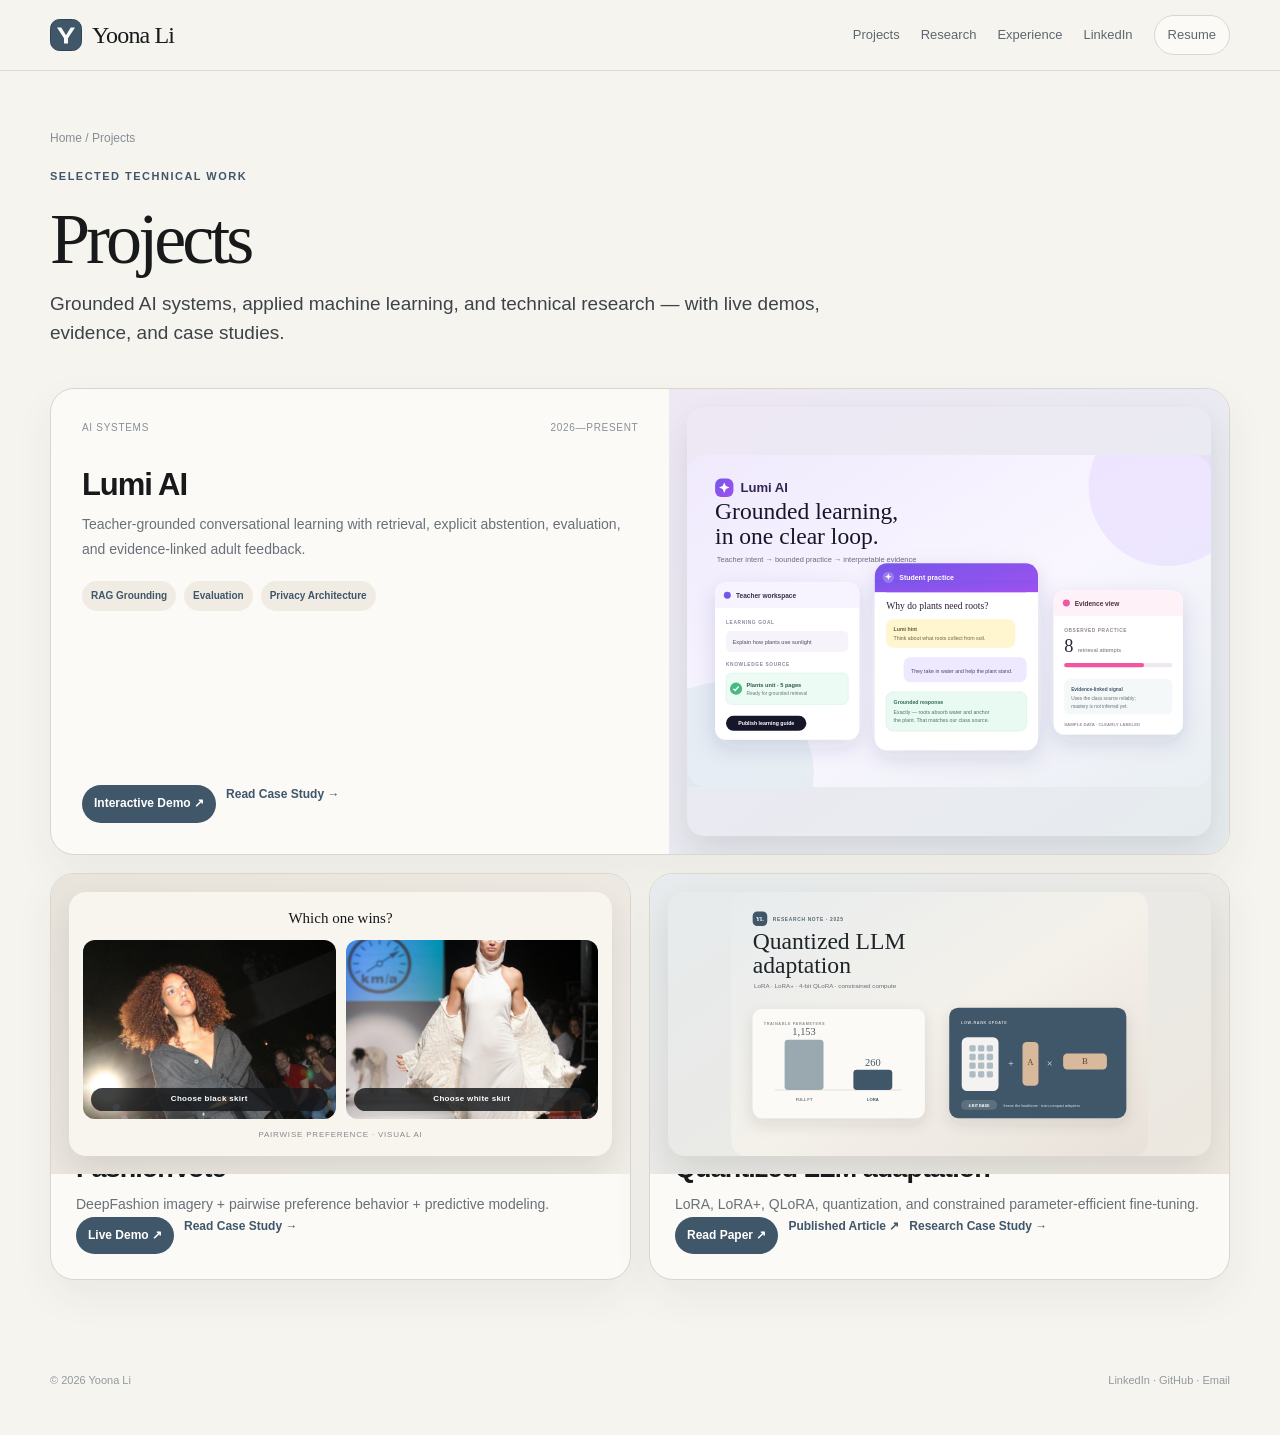
==== commit 70f9a227: "Sync portfolio publication, resume, and project links" ====
--- a/projects/index.html
+++ b/projects/index.html
@@ -19,4 +19,4 @@
 .page-hero{padding:58px 0 30px}.breadcrumb{font-size:12px;color:#858e95;margin-bottom:20px}.page-hero h1{font-size:clamp(44px,7vw,72px);line-height:1;margin:0 0 14px}.page-lead{font-size:19px;line-height:1.55;max-width:850px;color:#3d4348;margin:0}.meta-bar{display:flex;flex-wrap:wrap;gap:8px;margin-top:20px}.meta-chip{font-size:10px;font-weight:700;color:var(--accent);padding:7px 9px;background:var(--panel2);border-radius:999px}.detail-grid{display:grid;grid-template-columns:1fr 300px;gap:30px}.article{background:var(--panel);border:1px solid var(--line);border-radius:22px;padding:30px;box-shadow:var(--shadow)}.article h2{font-size:27px;margin:36px 0 12px}.article h2:first-child{margin-top:0}.article h3{font-size:17px;margin:22px 0 7px}.article p,.article li{font-size:14px;color:#5d666e;line-height:1.82}.article ul{padding-left:20px}.article .callout{padding:17px 18px;border-radius:14px;background:var(--panel2);border-left:3px solid var(--accent);margin:20px 0;color:#53606a;font-size:13px}.sidebar{display:grid;gap:13px;align-content:start}.side-card{background:var(--panel);border:1px solid var(--line);border-radius:17px;padding:18px}.side-card h4{margin:0 0 10px;text-transform:uppercase;letter-spacing:.09em;font-size:9px;color:#92999e}.side-card p{margin:0;font-size:13px;line-height:1.7;color:#56616a}.side-links{display:grid;gap:9px;font-size:13px;font-weight:750;color:var(--accent)}.arch-grid{display:grid;grid-template-columns:1fr 1fr;gap:12px;margin:14px 0}.arch{padding:16px;border:1px solid var(--line);border-radius:14px;background:#f8f6f1}.arch h3{margin:0 0 8px;font-size:14px}.arch p{font-size:12px;margin:0;color:#6f767b;line-height:1.65}.diagram{display:flex;gap:7px;flex-wrap:wrap;margin-top:12px}.node{font-size:9px;padding:7px 8px;border:1px solid #d8d4cb;border-radius:7px;background:white;color:#58636a}.figure{margin:20px 0}.figure img{width:100%;border:1px solid var(--line);border-radius:14px;background:white}.caption{font-size:10px;color:#8b9297;margin-top:6px}
 @media(max-width:900px){.hero{grid-template-columns:1fr;gap:30px;padding-top:52px}.portrait-card{max-width:330px}.feature-card.hero-project{grid-template-columns:1fr}.two-cards,.other-grid,.detail-grid,.arch-grid{grid-template-columns:1fr}.feature-card.hero-project .preview{min-height:350px}.section-head{grid-template-columns:1fr;gap:5px}.row{grid-template-columns:1fr;gap:7px}.contact{grid-template-columns:1fr}.contact-actions{justify-content:flex-start}}
 @media(max-width:650px){.wrap{width:min(var(--max),calc(100% - 26px))}.navlinks{gap:12px}.brand{font-size:19px;white-space:nowrap}.brand-mark{width:29px;height:29px}.hero-title{font-size:20px}.current-strip{display:block}.current-strip strong{display:block;margin-bottom:4px}.two-cards{grid-template-columns:1fr}.small-feature{grid-template-rows:240px auto}.small-feature .project-visual{height:240px}.feature-copy{padding:23px}.navlinks a:nth-child(2),.navlinks a:nth-child(3),.navlinks a:nth-child(4){display:none}}
-</style></head><body><header><div class="wrap nav"><a class="brand" href="../index.html" aria-label="Yoona Li home"><span class="brand-mark"><img src="../assets/yl-mark.svg" alt=""></span><span>Yoona Li</span></a><nav class="navlinks"><a href="index.html">Projects</a><a href="../index.html#research">Research</a><a href="../index.html#experience">Experience</a><a href="https://www.linkedin.com/in/yoona-l-3b94a5281" target="_blank">LinkedIn</a><a class="resume-pill" href="../assets/Yoona_Li_Resume.pdf" target="_blank">Resume</a></nav></div></header><main class="wrap"><section class="page-hero"><div class="breadcrumb"><a href="../index.html">Home</a> / Projects</div><div class="eyebrow">Selected technical work</div><h1>Projects</h1><p class="page-lead">Grounded AI systems, applied machine learning, and technical research — with live demos, evidence, and case studies.</p></section><section class="section"><div class="featured"><article class="feature-card hero-project"><div class="feature-copy"><div class="project-kicker"><span>AI SYSTEMS</span><span>2026—Present</span></div><h3>Lumi AI</h3><p>Teacher-grounded conversational learning with retrieval, explicit abstention, evaluation, and evidence-linked adult feedback.</p><div class="signal-row"><span class="signal">RAG Grounding</span><span class="signal">Evaluation</span><span class="signal">Privacy Architecture</span></div><div class="actions"><a class="primary-link" href="https://portfolio-demo.lumi-ai-32v.pages.dev/" target="_blank">Interactive Demo ↗</a><a href="lumi/index.html">Read Case Study →</a></div></div><div class="project-visual lumi-visual"><img src="../assets/lumi-cover.svg" alt="Lumi AI teacher, student, and parent product workflow"></div></article><div class="two-cards"><article class="feature-card small-feature"><div class="project-visual fashion-visual"><div class="fashion-composite" role="img" aria-label="FashionVote pairwise clothing voting interface"><div class="fv-title">Which one wins?</div><div class="fv-looks"><div class="fv-look"><img src="../assets/fashionvote-look-a.jpg" alt="Black skirt fashion look"><span>Choose black skirt</span></div><div class="fv-look"><img src="../assets/fashionvote-look-b.jpg" alt="White skirt fashion look"><span>Choose white skirt</span></div></div><div class="fv-meta">Pairwise preference · Visual AI</div></div></div><div class="feature-copy"><div class="project-kicker"><span>APPLIED ML</span><span>2025</span></div><h3>FashionVote</h3><p>DeepFashion imagery + pairwise preference behavior + predictive modeling.</p><div class="actions"><a class="primary-link" href="https://fashionvote-demo.onrender.com" target="_blank">Live Demo ↗</a><a href="fashionvote/index.html">Read Case Study →</a></div></div></article><article class="feature-card small-feature"><div class="project-visual research-visual"><img src="../assets/llm-cover.svg" alt="Quantized LLM adaptation research preview"></div><div class="feature-copy"><div class="project-kicker"><span>LLM RESEARCH</span><span>2025</span></div><h3>Quantized LLM adaptation</h3><p>LoRA, LoRA+, QLoRA, quantization, and constrained parameter-efficient fine-tuning.</p><div class="actions"><a class="primary-link" href="../assets/Quantized_LLM_Paper.pdf" target="_blank">Read Paper ↗</a><a href="quantized-llm/index.html">Research Case Study →</a></div></div></article></div></div></section></main><div class="wrap"><footer><span>© 2026 Yoona Li</span><span><a href="https://www.linkedin.com/in/yoona-l-3b94a5281" target="_blank" rel="noopener">LinkedIn</a> · <a href="https://github.com/wansongyi" target="_blank" rel="noopener">GitHub</a> · <a href="mailto:yoonali@engineering.upenn.edu">Email</a></span></footer></div></body></html>
+</style></head><body><header><div class="wrap nav"><a class="brand" href="../index.html" aria-label="Yoona Li home"><span class="brand-mark"><img src="../assets/yl-mark.svg" alt=""></span><span>Yoona Li</span></a><nav class="navlinks"><a href="index.html">Projects</a><a href="../index.html#research">Research</a><a href="../index.html#experience">Experience</a><a href="https://www.linkedin.com/in/yoona-l-3b94a5281" target="_blank">LinkedIn</a><a class="resume-pill" href="../assets/Yoona_Li_Resume.pdf" target="_blank">Resume</a></nav></div></header><main class="wrap"><section class="page-hero"><div class="breadcrumb"><a href="../index.html">Home</a> / Projects</div><div class="eyebrow">Selected technical work</div><h1>Projects</h1><p class="page-lead">Grounded AI systems, applied machine learning, and technical research — with live demos, evidence, and case studies.</p></section><section class="section"><div class="featured"><article class="feature-card hero-project"><div class="feature-copy"><div class="project-kicker"><span>AI SYSTEMS</span><span>2026—Present</span></div><h3>Lumi AI</h3><p>Teacher-grounded conversational learning with retrieval, explicit abstention, evaluation, and evidence-linked adult feedback.</p><div class="signal-row"><span class="signal">RAG Grounding</span><span class="signal">Evaluation</span><span class="signal">Privacy Architecture</span></div><div class="actions"><a class="primary-link" href="https://portfolio-demo.lumi-ai-32v.pages.dev/" target="_blank">Interactive Demo ↗</a><a href="lumi/index.html">Read Case Study →</a></div></div><div class="project-visual lumi-visual"><img src="../assets/lumi-cover.svg" alt="Lumi AI teacher, student, and parent product workflow"></div></article><div class="two-cards"><article class="feature-card small-feature"><div class="project-visual fashion-visual"><div class="fashion-composite" role="img" aria-label="FashionVote pairwise clothing voting interface"><div class="fv-title">Which one wins?</div><div class="fv-looks"><div class="fv-look"><img src="../assets/fashionvote-look-a.jpg" alt="Black skirt fashion look"><span>Choose black skirt</span></div><div class="fv-look"><img src="../assets/fashionvote-look-b.jpg" alt="White skirt fashion look"><span>Choose white skirt</span></div></div><div class="fv-meta">Pairwise preference · Visual AI</div></div></div><div class="feature-copy"><div class="project-kicker"><span>APPLIED ML</span><span>2025</span></div><h3>FashionVote</h3><p>DeepFashion imagery + pairwise preference behavior + predictive modeling.</p><div class="actions"><a class="primary-link" href="https://fashionvote-demo.onrender.com" target="_blank">Live Demo ↗</a><a href="fashionvote/index.html">Read Case Study →</a></div></div></article><article class="feature-card small-feature"><div class="project-visual research-visual"><img src="../assets/llm-cover.svg" alt="Quantized LLM adaptation research preview"></div><div class="feature-copy"><div class="project-kicker"><span>SOLE AUTHOR · IJNSEI</span><span>2025</span></div><h3>Quantized LLM adaptation</h3><p>LoRA, LoRA+, QLoRA, quantization, and constrained parameter-efficient fine-tuning.</p><div class="actions"><a class="primary-link" href="../assets/Quantized_LLM_Paper.pdf" target="_blank" rel="noopener">Read Paper ↗</a><a href="https://globalacadbridge.org/IJNSEI/article/view/8" target="_blank" rel="noopener">Published Article ↗</a><a href="quantized-llm/index.html">Research Case Study →</a></div></div></article></div></div></section></main><div class="wrap"><footer><span>© 2026 Yoona Li</span><span><a href="https://www.linkedin.com/in/yoona-l-3b94a5281" target="_blank" rel="noopener">LinkedIn</a> · <a href="https://github.com/wansongyi" target="_blank" rel="noopener">GitHub</a> · <a href="mailto:yoonali@engineering.upenn.edu">Email</a></span></footer></div></body></html>
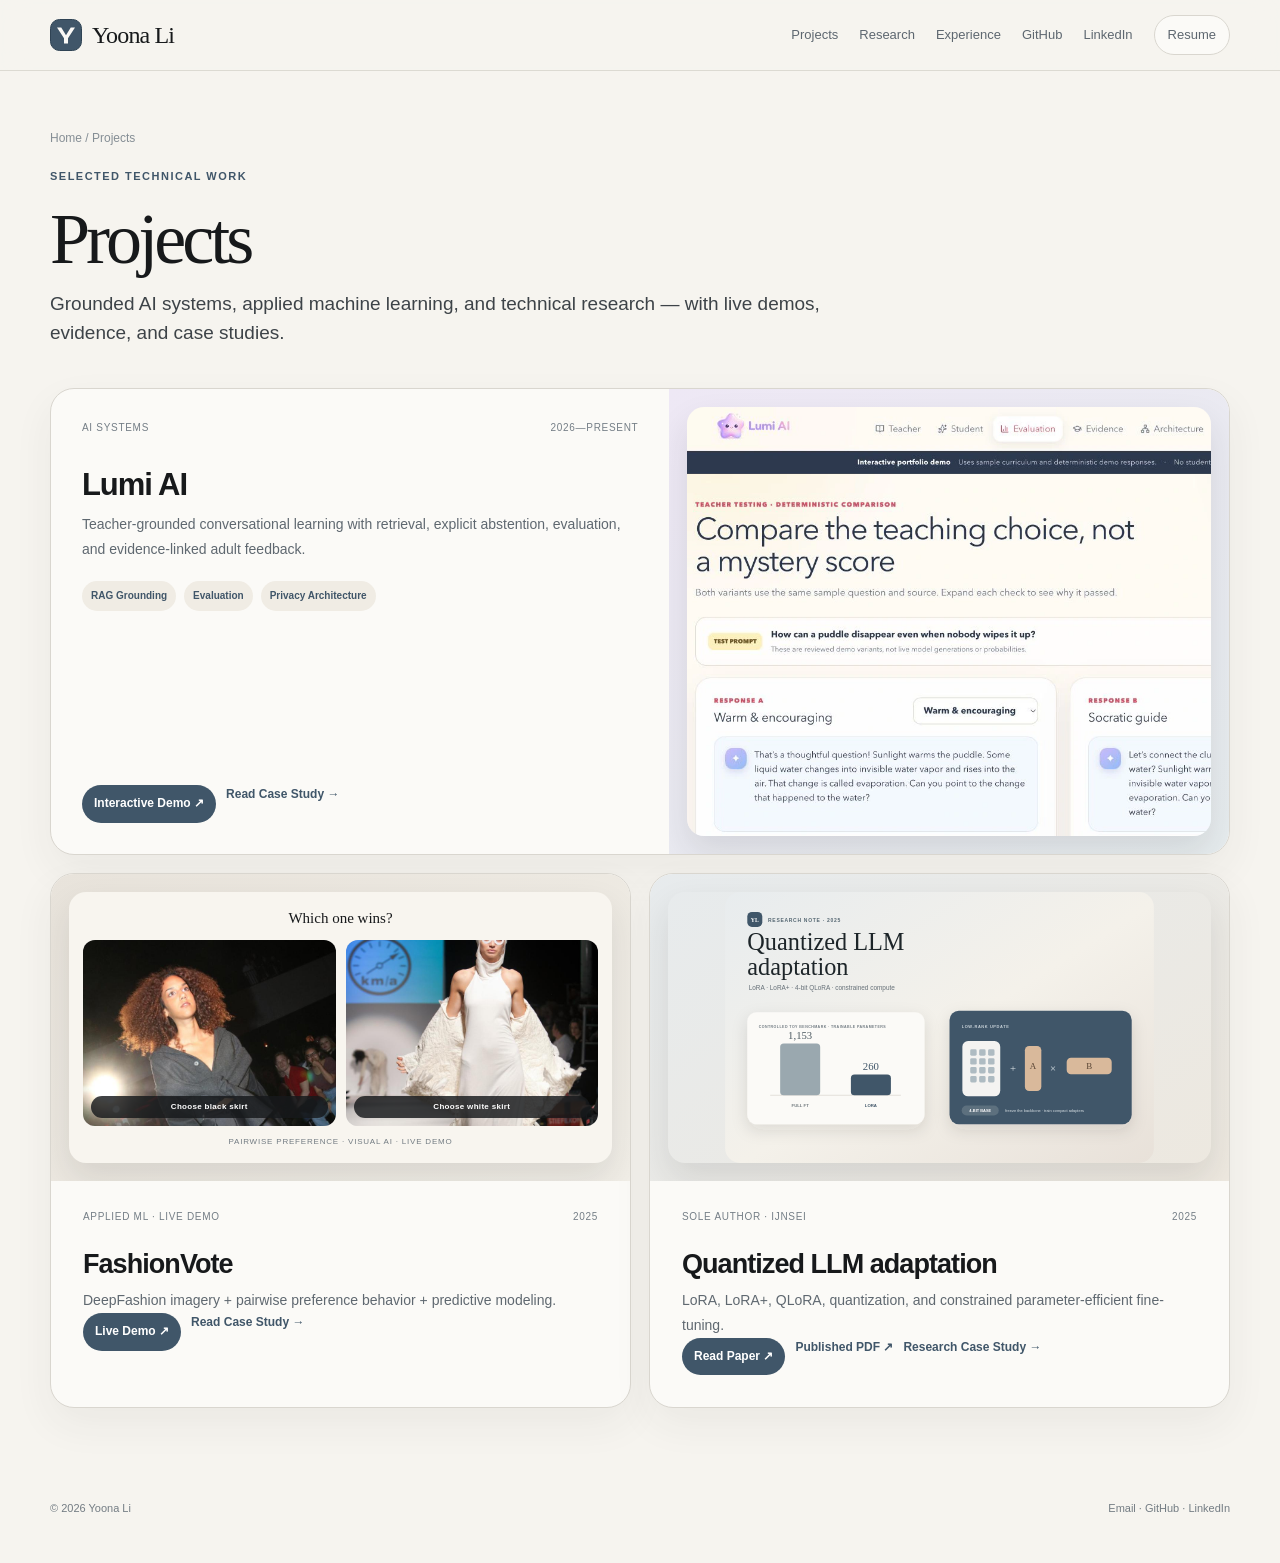
==== commit bc63fb7c: "Final portfolio polish and consistency pass" ====
--- a/projects/index.html
+++ b/projects/index.html
@@ -1,6 +1,6 @@
 <!doctype html><html lang="en"><head><meta charset="utf-8"><meta name="viewport" content="width=device-width,initial-scale=1"><meta name="theme-color" content="#405669"><title>Projects | Yoona Li</title><link rel="icon" href="../assets/favicon.svg" type="image/svg+xml"><link rel="apple-touch-icon" href="../assets/yl-mark.svg"><style>
 :root{
-  --bg:#f6f4ef;--panel:#fbfaf7;--panel2:#f0ece4;--ink:#17191b;--muted:#697078;
+  --bg:#f6f4ef;--panel:#fbfaf7;--panel2:#f0ece4;--ink:#17191b;--muted:#5f6870;
   --line:#d9d6cf;--accent:#405669;--accent2:#8b6b56;--accentSoft:#e6ebee;
   --max:1180px;--radius:22px;--shadow:0 16px 42px rgba(57,49,43,.06);
 }
@@ -9,14 +9,14 @@
 .hero{display:grid;grid-template-columns:minmax(0,1fr) 330px;gap:62px;align-items:center;padding:78px 0 48px}.eyebrow{font-size:11px;font-weight:750;letter-spacing:.135em;text-transform:uppercase;color:var(--accent);margin-bottom:17px}.hero h1,.page-hero h1{font-family:Georgia,"Times New Roman",serif;font-weight:500;letter-spacing:-.055em}.hero h1{margin:0 0 18px;font-size:clamp(54px,8vw,88px);line-height:.95}.hero-title{font-size:24px;line-height:1.38;max-width:760px;letter-spacing:-.028em;margin:0 0 14px}.hero-copy{max-width:760px;color:var(--muted);font-size:15px;line-height:1.8;margin:0}.socials,.actions,.chips{display:flex;flex-wrap:wrap;gap:10px}.socials{margin-top:26px}.social,.btn{display:inline-flex;align-items:center;justify-content:center;gap:7px;padding:10px 13px;background:var(--panel);border:1px solid var(--line);border-radius:999px;font-size:13px;font-weight:650;box-shadow:var(--shadow)}.social.primary,.btn.primary{background:var(--ink);color:#fff;border-color:var(--ink)}.btn.accent{background:var(--accent);color:#fff;border-color:var(--accent)}
 .portrait-card{background:var(--panel);border:1px solid var(--line);border-radius:26px;padding:14px;box-shadow:var(--shadow)}.portrait{display:block;width:100%;aspect-ratio:4/5;object-fit:cover;object-position:center top;border-radius:17px;background:#e7e4dd}.portrait-meta{display:flex;justify-content:space-between;gap:12px;padding:12px 3px 1px;color:#7b838a;font-size:11px}
 .current-strip{display:flex;gap:12px;align-items:flex-start;border-top:1px solid var(--line);border-bottom:1px solid var(--line);padding:15px 0;margin-bottom:55px;color:var(--muted);font-size:13px}.current-strip strong{color:var(--ink);white-space:nowrap}.section{padding:10px 0 67px}.rule{height:1px;background:var(--line);margin-bottom:30px}.section-head{display:grid;grid-template-columns:130px 1fr;gap:28px;margin-bottom:27px}.sec-no{font-size:10px;letter-spacing:.135em;color:#969da3;padding-top:10px}.section h2,.section-head h2{margin:0;font-family:Georgia,"Times New Roman",serif;font-size:39px;font-weight:500;letter-spacing:-.04em;line-height:1.1}.section-copy{margin:9px 0 0;color:var(--muted);font-size:14px;line-height:1.75;max-width:780px}
-.featured{display:grid;gap:18px}.feature-card{background:var(--panel);border:1px solid var(--line);border-radius:24px;box-shadow:var(--shadow);overflow:hidden}.feature-card.hero-project{display:grid;grid-template-columns:1.05fr .95fr;min-height:465px}.feature-copy{padding:31px;display:flex;flex-direction:column}.project-kicker{display:flex;justify-content:space-between;gap:12px;color:#889097;font-size:10px;letter-spacing:.07em;text-transform:uppercase}.feature-copy h3{font-size:31px;line-height:1.12;letter-spacing:-.035em;margin:32px 0 10px}.feature-copy p{color:var(--muted);font-size:14px;line-height:1.78;margin:0}.signal-row{display:flex;gap:8px;flex-wrap:wrap;margin:19px 0}.signal{padding:7px 9px;border-radius:999px;background:var(--panel2);font-size:10px;font-weight:700;color:var(--accent)}.evidence{margin:0 0 20px;padding-left:18px;color:#59616a;font-size:13px;line-height:1.7}.actions{margin-top:auto}.actions a{font-size:12px;font-weight:750;color:var(--accent)}.actions .primary-link{padding:9px 12px;background:var(--accent);border-radius:999px;color:white}.two-cards{display:grid;grid-template-columns:1fr 1fr;gap:18px}.small-feature{display:grid;grid-template-rows:215px auto}.small-feature .feature-copy{padding:25px}.small-feature .feature-copy h3{font-size:27px;margin:23px 0 9px}
+.featured{display:grid;gap:18px}.feature-card{background:var(--panel);border:1px solid var(--line);border-radius:24px;box-shadow:var(--shadow);overflow:hidden}.feature-card.hero-project{display:grid;grid-template-columns:1.05fr .95fr;min-height:465px}.feature-copy{padding:31px;display:flex;flex-direction:column}.project-kicker{display:flex;justify-content:space-between;gap:12px;color:#747e86;font-size:10px;letter-spacing:.07em;text-transform:uppercase}.feature-copy h3{font-size:31px;line-height:1.12;letter-spacing:-.035em;margin:32px 0 10px}.feature-copy p{color:var(--muted);font-size:14px;line-height:1.78;margin:0}.signal-row{display:flex;gap:8px;flex-wrap:wrap;margin:19px 0}.signal{padding:7px 9px;border-radius:999px;background:var(--panel2);font-size:10px;font-weight:700;color:var(--accent)}.evidence{margin:0 0 20px;padding-left:18px;color:#505b63;font-size:13px;line-height:1.7}.actions{margin-top:auto}.actions a{font-size:12px;font-weight:750;color:var(--accent)}.actions .primary-link{padding:9px 12px;background:var(--accent);border-radius:999px;color:white}.two-cards{display:grid;grid-template-columns:1fr 1fr;gap:18px}.small-feature{display:flex;flex-direction:column}.small-feature .feature-copy{padding:28px 32px 32px;overflow:visible}.small-feature .project-kicker{margin-bottom:24px}.small-feature .feature-copy h3{font-size:27px;margin:0 0 9px;position:relative;z-index:1}
 .preview{position:relative;min-height:100%;padding:24px;background:linear-gradient(145deg,#eef0ec 0%,#e4e8e8 100%);overflow:hidden}.preview:after{content:"DEMO PREVIEW";position:absolute;right:17px;bottom:13px;font-size:9px;letter-spacing:.13em;color:#879098}.window{height:100%;border:1px solid rgba(64,86,105,.17);border-radius:18px;background:#fbfaf7;box-shadow:0 14px 30px rgba(56,61,64,.09);overflow:hidden}.window-top{height:34px;display:flex;align-items:center;gap:6px;padding:0 12px;border-bottom:1px solid #e5e1d9;background:#f5f2eb}.dot{width:7px;height:7px;border-radius:50%;background:#c9c4ba}.demo-body{display:grid;grid-template-columns:94px 1fr;height:calc(100% - 34px)}.demo-nav{padding:14px 10px;border-right:1px solid #e7e3dc;background:#f7f4ee}.demo-nav span{display:block;font-size:8px;color:#858b8f;padding:7px 5px;border-radius:6px;margin-bottom:3px}.demo-nav span.active{background:#e5eaec;color:#405669;font-weight:700}.demo-content{padding:16px}.mini-label{font-size:8px;color:#8c9296;letter-spacing:.1em;text-transform:uppercase}.mini-title{font-family:Georgia,serif;font-size:17px;margin:5px 0 12px}.knowledge{border:1px solid #ddd9d0;border-radius:10px;padding:9px;margin-bottom:9px}.knowledge strong{display:block;font-size:9px}.knowledge span{font-size:8px;color:#777f84}.chat{display:grid;gap:7px;margin-top:8px}.bubble{max-width:82%;padding:8px 9px;border-radius:10px;font-size:8px;line-height:1.5;background:#ede9e1;color:#5d646a}.bubble.ai{margin-left:auto;background:#e2eaed;color:#3e535f}.source-line{font-size:7px;color:#667b87;margin-top:3px}.rubrics{display:grid;grid-template-columns:repeat(3,1fr);gap:5px;margin-top:9px}.rubric{font-size:7px;padding:7px;border-radius:7px;background:#eef0ec;color:#687078}.rubric b{display:block;color:#405669;font-size:8px}
 .vote-preview{background:linear-gradient(145deg,#eee9e1,#e6e8e5);display:grid;place-items:center}.vote-shell{width:90%;height:85%;border:1px solid rgba(64,86,105,.16);background:#fbfaf7;border-radius:18px;padding:15px;box-shadow:0 14px 30px rgba(56,61,64,.08)}.vote-title{text-align:center;font-family:Georgia,serif;font-size:16px;margin:2px 0 12px}.looks{display:grid;grid-template-columns:1fr 1fr;gap:9px}.look{height:94px;border-radius:10px;background:linear-gradient(160deg,#d5d1c9,#f1eee7);display:flex;align-items:flex-end;justify-content:center;padding:8px;font-size:8px;color:#6d747a;position:relative}.look:before{content:"";position:absolute;width:42px;height:56px;top:14px;border-radius:18px 18px 11px 11px;background:#aab2b5;clip-path:polygon(20% 0,37% 9%,63% 9%,80% 0,100% 19%,82% 34%,82% 100%,18% 100%,18% 34%,0 19%)}.look:nth-child(2):before{background:#8d827a}.vote-buttons{display:grid;grid-template-columns:1fr 1fr;gap:9px;margin-top:8px}.vote-buttons span{text-align:center;padding:6px;border-radius:999px;background:#405669;color:#fff;font-size:8px}.vote-meta{text-align:center;margin-top:8px;font-size:7px;color:#8a9093}
-.project-visual{position:relative;min-height:100%;padding:18px;display:flex;align-items:center;justify-content:center;overflow:hidden}.project-visual>img{display:block;width:100%;height:100%;object-fit:contain;border-radius:17px;box-shadow:0 16px 34px rgba(40,40,35,.11)}.hero-project .project-visual{min-height:465px;background:linear-gradient(145deg,#eee8f5,#e6ecee)}.small-feature .project-visual{height:300px;background:#ece8e1}.project-visual.fashion-visual{background:linear-gradient(145deg,#e8e3db,#f1eee7)}.project-visual.research-visual{background:linear-gradient(145deg,#e7ebed,#ede8df)}.fashion-composite{width:100%;height:100%;padding:14px;border-radius:17px;background:#f8f5ef;box-shadow:0 16px 34px rgba(40,40,35,.11);display:grid;grid-template-rows:auto 1fr auto;gap:10px}.fv-title{text-align:center;font-family:Georgia,serif;font-size:15px}.fv-looks{display:grid;grid-template-columns:1fr 1fr;gap:10px;min-height:0}.fv-look{position:relative;overflow:hidden;border-radius:12px;background:#ddd}.fv-look img{width:100%;height:100%;display:block;object-fit:cover;object-position:center 24%}.fv-look span{position:absolute;left:8px;right:8px;bottom:8px;padding:5px 7px;border-radius:999px;background:rgba(23,25,27,.82);color:#fff;text-align:center;font-size:8px;font-weight:750;letter-spacing:.04em}.fv-meta{text-align:center;font-size:8px;letter-spacing:.1em;color:#83898c;text-transform:uppercase}
+.project-visual{position:relative;min-height:100%;padding:18px;display:flex;align-items:center;justify-content:center;overflow:hidden}.project-visual>img{display:block;width:100%;height:100%;object-fit:contain;border-radius:17px;box-shadow:0 16px 34px rgba(40,40,35,.11)}.project-visual.lumi-visual>img{object-fit:cover;object-position:left top}.hero-project .project-visual{min-height:465px;background:linear-gradient(145deg,#eee8f5,#e6ecee)}.small-feature .project-visual{width:100%;height:auto;min-height:0;aspect-ratio:16/8.5;flex:0 0 auto;background:#ece8e1}.project-visual.fashion-visual{background:linear-gradient(145deg,#e8e3db,#f1eee7)}.project-visual.research-visual{background:linear-gradient(145deg,#e7ebed,#ede8df)}.fashion-composite{width:100%;height:100%;padding:14px;border-radius:17px;background:#f8f5ef;box-shadow:0 16px 34px rgba(40,40,35,.11);display:grid;grid-template-rows:auto 1fr auto;gap:10px}.fv-title{text-align:center;font-family:Georgia,serif;font-size:15px}.fv-looks{display:grid;grid-template-columns:1fr 1fr;gap:10px;min-height:0}.fv-look{position:relative;overflow:hidden;border-radius:12px;background:#ddd}.fv-look img{width:100%;height:100%;display:block;object-fit:cover;object-position:center 24%}.fv-look span{position:absolute;left:8px;right:8px;bottom:8px;padding:5px 7px;border-radius:999px;background:rgba(23,25,27,.82);color:#fff;text-align:center;font-size:8px;font-weight:750;letter-spacing:.04em}.fv-meta{text-align:center;font-size:8px;letter-spacing:.1em;color:#727b82;text-transform:uppercase}
 .list{display:grid}.row{display:grid;grid-template-columns:165px 1fr;gap:30px;padding:20px 0;border-top:1px solid var(--line)}.row:first-child{border-top:0}.date{font-size:11px;color:#939aa0;padding-top:4px}.row h3{margin:0;font-size:18px;letter-spacing:-.015em}.role{color:var(--accent);font-weight:700;font-size:12px;margin:4px 0 8px}.row p{color:var(--muted);font-size:13px;line-height:1.72;margin:0;max-width:850px}
 .other-grid{display:grid;grid-template-columns:1fr 1fr;gap:16px}.other-card{border:1px solid var(--line);background:var(--panel);border-radius:18px;padding:21px}.other-card h3{margin:0 0 7px;font-size:18px}.other-card p{margin:0;color:var(--muted);font-size:13px;line-height:1.7}.other-card .micro{font-size:10px;letter-spacing:.08em;text-transform:uppercase;color:#92999e;margin-bottom:11px}
-.contact{display:grid;grid-template-columns:1fr auto;gap:30px;align-items:end;border:1px solid var(--line);background:var(--panel);border-radius:26px;padding:30px;box-shadow:var(--shadow)}.contact h2{font-size:36px}.contact p{margin:9px 0 0;color:var(--muted);font-size:14px;max-width:650px}.contact-actions{display:flex;gap:10px;flex-wrap:wrap;justify-content:flex-end}footer{padding:25px 0 45px;color:#92999e;font-size:11px;display:flex;justify-content:space-between;gap:20px}
+.contact{display:grid;grid-template-columns:1fr auto;gap:30px;align-items:end;border:1px solid var(--line);background:var(--panel);border-radius:26px;padding:30px;box-shadow:var(--shadow)}.contact h2{font-size:36px}.contact p{margin:9px 0 0;color:var(--muted);font-size:14px;max-width:650px}.contact-actions{display:flex;gap:10px;flex-wrap:wrap;justify-content:flex-end}footer{padding:25px 0 45px;color:#737c83;font-size:11px;display:flex;justify-content:space-between;gap:20px}
 .page-hero{padding:58px 0 30px}.breadcrumb{font-size:12px;color:#858e95;margin-bottom:20px}.page-hero h1{font-size:clamp(44px,7vw,72px);line-height:1;margin:0 0 14px}.page-lead{font-size:19px;line-height:1.55;max-width:850px;color:#3d4348;margin:0}.meta-bar{display:flex;flex-wrap:wrap;gap:8px;margin-top:20px}.meta-chip{font-size:10px;font-weight:700;color:var(--accent);padding:7px 9px;background:var(--panel2);border-radius:999px}.detail-grid{display:grid;grid-template-columns:1fr 300px;gap:30px}.article{background:var(--panel);border:1px solid var(--line);border-radius:22px;padding:30px;box-shadow:var(--shadow)}.article h2{font-size:27px;margin:36px 0 12px}.article h2:first-child{margin-top:0}.article h3{font-size:17px;margin:22px 0 7px}.article p,.article li{font-size:14px;color:#5d666e;line-height:1.82}.article ul{padding-left:20px}.article .callout{padding:17px 18px;border-radius:14px;background:var(--panel2);border-left:3px solid var(--accent);margin:20px 0;color:#53606a;font-size:13px}.sidebar{display:grid;gap:13px;align-content:start}.side-card{background:var(--panel);border:1px solid var(--line);border-radius:17px;padding:18px}.side-card h4{margin:0 0 10px;text-transform:uppercase;letter-spacing:.09em;font-size:9px;color:#92999e}.side-card p{margin:0;font-size:13px;line-height:1.7;color:#56616a}.side-links{display:grid;gap:9px;font-size:13px;font-weight:750;color:var(--accent)}.arch-grid{display:grid;grid-template-columns:1fr 1fr;gap:12px;margin:14px 0}.arch{padding:16px;border:1px solid var(--line);border-radius:14px;background:#f8f6f1}.arch h3{margin:0 0 8px;font-size:14px}.arch p{font-size:12px;margin:0;color:#6f767b;line-height:1.65}.diagram{display:flex;gap:7px;flex-wrap:wrap;margin-top:12px}.node{font-size:9px;padding:7px 8px;border:1px solid #d8d4cb;border-radius:7px;background:white;color:#58636a}.figure{margin:20px 0}.figure img{width:100%;border:1px solid var(--line);border-radius:14px;background:white}.caption{font-size:10px;color:#8b9297;margin-top:6px}
 @media(max-width:900px){.hero{grid-template-columns:1fr;gap:30px;padding-top:52px}.portrait-card{max-width:330px}.feature-card.hero-project{grid-template-columns:1fr}.two-cards,.other-grid,.detail-grid,.arch-grid{grid-template-columns:1fr}.feature-card.hero-project .preview{min-height:350px}.section-head{grid-template-columns:1fr;gap:5px}.row{grid-template-columns:1fr;gap:7px}.contact{grid-template-columns:1fr}.contact-actions{justify-content:flex-start}}
-@media(max-width:650px){.wrap{width:min(var(--max),calc(100% - 26px))}.navlinks{gap:12px}.brand{font-size:19px;white-space:nowrap}.brand-mark{width:29px;height:29px}.hero-title{font-size:20px}.current-strip{display:block}.current-strip strong{display:block;margin-bottom:4px}.two-cards{grid-template-columns:1fr}.small-feature{grid-template-rows:240px auto}.small-feature .project-visual{height:240px}.feature-copy{padding:23px}.navlinks a:nth-child(2),.navlinks a:nth-child(3),.navlinks a:nth-child(4){display:none}}
-</style></head><body><header><div class="wrap nav"><a class="brand" href="../index.html" aria-label="Yoona Li home"><span class="brand-mark"><img src="../assets/yl-mark.svg" alt=""></span><span>Yoona Li</span></a><nav class="navlinks"><a href="index.html">Projects</a><a href="../index.html#research">Research</a><a href="../index.html#experience">Experience</a><a href="https://www.linkedin.com/in/yoona-l-3b94a5281" target="_blank">LinkedIn</a><a class="resume-pill" href="../assets/Yoona_Li_Resume.pdf" target="_blank">Resume</a></nav></div></header><main class="wrap"><section class="page-hero"><div class="breadcrumb"><a href="../index.html">Home</a> / Projects</div><div class="eyebrow">Selected technical work</div><h1>Projects</h1><p class="page-lead">Grounded AI systems, applied machine learning, and technical research — with live demos, evidence, and case studies.</p></section><section class="section"><div class="featured"><article class="feature-card hero-project"><div class="feature-copy"><div class="project-kicker"><span>AI SYSTEMS</span><span>2026—Present</span></div><h3>Lumi AI</h3><p>Teacher-grounded conversational learning with retrieval, explicit abstention, evaluation, and evidence-linked adult feedback.</p><div class="signal-row"><span class="signal">RAG Grounding</span><span class="signal">Evaluation</span><span class="signal">Privacy Architecture</span></div><div class="actions"><a class="primary-link" href="https://portfolio-demo.lumi-ai-32v.pages.dev/" target="_blank">Interactive Demo ↗</a><a href="lumi/index.html">Read Case Study →</a></div></div><div class="project-visual lumi-visual"><img src="../assets/lumi-cover.svg" alt="Lumi AI teacher, student, and parent product workflow"></div></article><div class="two-cards"><article class="feature-card small-feature"><div class="project-visual fashion-visual"><div class="fashion-composite" role="img" aria-label="FashionVote pairwise clothing voting interface"><div class="fv-title">Which one wins?</div><div class="fv-looks"><div class="fv-look"><img src="../assets/fashionvote-look-a.jpg" alt="Black skirt fashion look"><span>Choose black skirt</span></div><div class="fv-look"><img src="../assets/fashionvote-look-b.jpg" alt="White skirt fashion look"><span>Choose white skirt</span></div></div><div class="fv-meta">Pairwise preference · Visual AI</div></div></div><div class="feature-copy"><div class="project-kicker"><span>APPLIED ML</span><span>2025</span></div><h3>FashionVote</h3><p>DeepFashion imagery + pairwise preference behavior + predictive modeling.</p><div class="actions"><a class="primary-link" href="https://fashionvote-demo.onrender.com" target="_blank">Live Demo ↗</a><a href="fashionvote/index.html">Read Case Study →</a></div></div></article><article class="feature-card small-feature"><div class="project-visual research-visual"><img src="../assets/llm-cover.svg" alt="Quantized LLM adaptation research preview"></div><div class="feature-copy"><div class="project-kicker"><span>SOLE AUTHOR · IJNSEI</span><span>2025</span></div><h3>Quantized LLM adaptation</h3><p>LoRA, LoRA+, QLoRA, quantization, and constrained parameter-efficient fine-tuning.</p><div class="actions"><a class="primary-link" href="../assets/Quantized_LLM_Paper.pdf" target="_blank" rel="noopener">Read Paper ↗</a><a href="https://globalacadbridge.org/IJNSEI/article/view/8" target="_blank" rel="noopener">Published Article ↗</a><a href="quantized-llm/index.html">Research Case Study →</a></div></div></article></div></div></section></main><div class="wrap"><footer><span>© 2026 Yoona Li</span><span><a href="https://www.linkedin.com/in/yoona-l-3b94a5281" target="_blank" rel="noopener">LinkedIn</a> · <a href="https://github.com/wansongyi" target="_blank" rel="noopener">GitHub</a> · <a href="mailto:yoonali@engineering.upenn.edu">Email</a></span></footer></div></body></html>
+@media(max-width:650px){.wrap{width:min(var(--max),calc(100% - 26px))}.navlinks{gap:12px}.brand{font-size:19px;white-space:nowrap}.brand-mark{width:29px;height:29px}.hero-title{font-size:20px}.current-strip{display:block}.current-strip strong{display:block;margin-bottom:4px}.two-cards{grid-template-columns:1fr}.small-feature .feature-copy{padding:28px 24px 30px}.feature-copy{padding:23px}.navlinks .nav-optional{display:none}}
+</style></head><body><header><div class="wrap nav"><a class="brand" href="../index.html" aria-label="Yoona Li home"><span class="brand-mark"><img src="../assets/yl-mark.svg" width="64" height="64" alt=""></span><span>Yoona Li</span></a><nav class="navlinks"><a href="index.html">Projects</a><a class="nav-optional" href="../index.html#research">Research</a><a class="nav-optional" href="../index.html#experience">Experience</a><a href="https://github.com/wansongyi" target="_blank" rel="noopener">GitHub</a><a class="nav-optional" href="https://www.linkedin.com/in/yoona-l-3b94a5281" target="_blank" rel="noopener">LinkedIn</a><a class="resume-pill" href="../assets/Yoona_Li_Resume.pdf" target="_blank" rel="noopener">Resume</a></nav></div></header><main class="wrap"><section class="page-hero"><div class="breadcrumb"><a href="../index.html">Home</a> / Projects</div><div class="eyebrow">Selected technical work</div><h1>Projects</h1><p class="page-lead">Grounded AI systems, applied machine learning, and technical research — with live demos, evidence, and case studies.</p></section><section class="section"><div class="featured"><article class="feature-card hero-project"><div class="feature-copy"><div class="project-kicker"><span>AI SYSTEMS</span><span>2026—Present</span></div><h3>Lumi AI</h3><p>Teacher-grounded conversational learning with retrieval, explicit abstention, evaluation, and evidence-linked adult feedback.</p><div class="signal-row"><span class="signal">RAG Grounding</span><span class="signal">Evaluation</span><span class="signal">Privacy Architecture</span></div><div class="actions"><a class="primary-link" href="https://portfolio-demo.lumi-ai-32v.pages.dev/" target="_blank" rel="noopener">Interactive Demo ↗</a><a href="lumi/index.html">Read Case Study →</a></div></div><div class="project-visual lumi-visual"><img src="../assets/lumi-evaluation-demo.webp" width="1268" height="720" loading="lazy" alt="Lumi AI Test and Compare evaluation workspace using clearly labeled sample data"></div></article><div class="two-cards"><article class="feature-card small-feature"><div class="project-visual fashion-visual"><div class="fashion-composite" role="img" aria-label="FashionVote pairwise clothing voting interface"><div class="fv-title">Which one wins?</div><div class="fv-looks"><div class="fv-look"><img src="../assets/fashionvote-look-a.jpg" width="682" height="1024" loading="lazy" alt="Black skirt fashion look"><span>Choose black skirt</span></div><div class="fv-look"><img src="../assets/fashionvote-look-b.jpg" width="740" height="1024" loading="lazy" alt="White skirt fashion look"><span>Choose white skirt</span></div></div><div class="fv-meta">Pairwise preference · Visual AI · Live demo</div></div></div><div class="feature-copy"><div class="project-kicker"><span>APPLIED ML · LIVE DEMO</span><span>2025</span></div><h3>FashionVote</h3><p>DeepFashion imagery + pairwise preference behavior + predictive modeling.</p><div class="actions"><a class="primary-link" href="https://fashionvote-demo.onrender.com" target="_blank" rel="noopener">Live Demo ↗</a><a href="fashionvote/index.html">Read Case Study →</a></div></div></article><article class="feature-card small-feature"><div class="project-visual research-visual"><img src="../assets/llm-cover.svg" width="1200" height="760" loading="lazy" alt="Controlled toy benchmark comparing trainable parameters for full fine-tuning and LoRA"></div><div class="feature-copy"><div class="project-kicker"><span>SOLE AUTHOR · IJNSEI</span><span>2025</span></div><h3>Quantized LLM adaptation</h3><p>LoRA, LoRA+, QLoRA, quantization, and constrained parameter-efficient fine-tuning.</p><div class="actions"><a class="primary-link" href="../assets/Quantized_LLM_Paper.pdf" target="_blank" rel="noopener">Read Paper ↗</a><a href="https://globalacadbridge.org/IJNSEI/article/download/8/14/44" target="_blank" rel="noopener">Published PDF ↗</a><a href="quantized-llm/index.html">Research Case Study →</a></div></div></article></div></div></section></main><div class="wrap"><footer><span>© 2026 Yoona Li</span><span><a href="mailto:yoonali@engineering.upenn.edu">Email</a> · <a href="https://github.com/wansongyi" target="_blank" rel="noopener">GitHub</a> · <a href="https://www.linkedin.com/in/yoona-l-3b94a5281" target="_blank" rel="noopener">LinkedIn</a></span></footer></div></body></html>
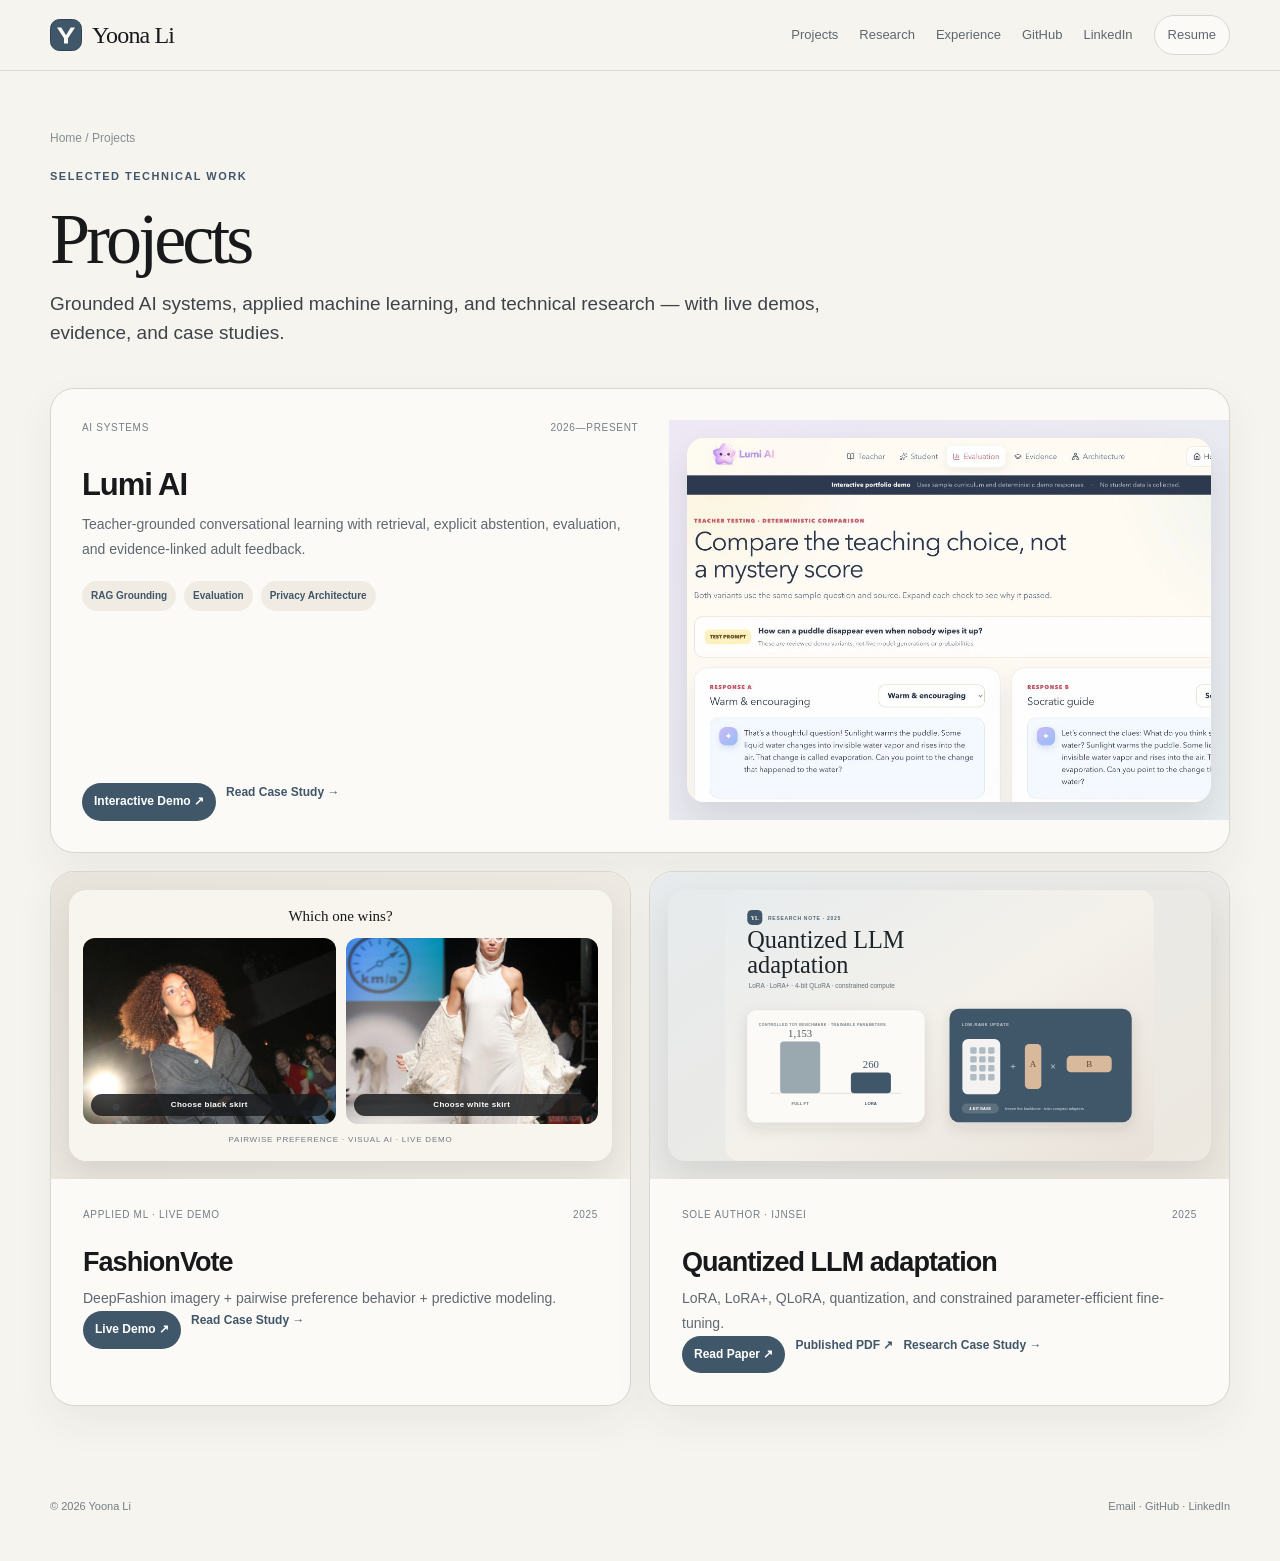
==== commit d2ec63fc: "Restore compact image and card proportions" ====
--- a/projects/index.html
+++ b/projects/index.html
@@ -12,11 +12,11 @@
 .featured{display:grid;gap:18px}.feature-card{background:var(--panel);border:1px solid var(--line);border-radius:24px;box-shadow:var(--shadow);overflow:hidden}.feature-card.hero-project{display:grid;grid-template-columns:1.05fr .95fr;min-height:465px}.feature-copy{padding:31px;display:flex;flex-direction:column}.project-kicker{display:flex;justify-content:space-between;gap:12px;color:#747e86;font-size:10px;letter-spacing:.07em;text-transform:uppercase}.feature-copy h3{font-size:31px;line-height:1.12;letter-spacing:-.035em;margin:32px 0 10px}.feature-copy p{color:var(--muted);font-size:14px;line-height:1.78;margin:0}.signal-row{display:flex;gap:8px;flex-wrap:wrap;margin:19px 0}.signal{padding:7px 9px;border-radius:999px;background:var(--panel2);font-size:10px;font-weight:700;color:var(--accent)}.evidence{margin:0 0 20px;padding-left:18px;color:#505b63;font-size:13px;line-height:1.7}.actions{margin-top:auto}.actions a{font-size:12px;font-weight:750;color:var(--accent)}.actions .primary-link{padding:9px 12px;background:var(--accent);border-radius:999px;color:white}.two-cards{display:grid;grid-template-columns:1fr 1fr;gap:18px}.small-feature{display:flex;flex-direction:column}.small-feature .feature-copy{padding:28px 32px 32px;overflow:visible}.small-feature .project-kicker{margin-bottom:24px}.small-feature .feature-copy h3{font-size:27px;margin:0 0 9px;position:relative;z-index:1}
 .preview{position:relative;min-height:100%;padding:24px;background:linear-gradient(145deg,#eef0ec 0%,#e4e8e8 100%);overflow:hidden}.preview:after{content:"DEMO PREVIEW";position:absolute;right:17px;bottom:13px;font-size:9px;letter-spacing:.13em;color:#879098}.window{height:100%;border:1px solid rgba(64,86,105,.17);border-radius:18px;background:#fbfaf7;box-shadow:0 14px 30px rgba(56,61,64,.09);overflow:hidden}.window-top{height:34px;display:flex;align-items:center;gap:6px;padding:0 12px;border-bottom:1px solid #e5e1d9;background:#f5f2eb}.dot{width:7px;height:7px;border-radius:50%;background:#c9c4ba}.demo-body{display:grid;grid-template-columns:94px 1fr;height:calc(100% - 34px)}.demo-nav{padding:14px 10px;border-right:1px solid #e7e3dc;background:#f7f4ee}.demo-nav span{display:block;font-size:8px;color:#858b8f;padding:7px 5px;border-radius:6px;margin-bottom:3px}.demo-nav span.active{background:#e5eaec;color:#405669;font-weight:700}.demo-content{padding:16px}.mini-label{font-size:8px;color:#8c9296;letter-spacing:.1em;text-transform:uppercase}.mini-title{font-family:Georgia,serif;font-size:17px;margin:5px 0 12px}.knowledge{border:1px solid #ddd9d0;border-radius:10px;padding:9px;margin-bottom:9px}.knowledge strong{display:block;font-size:9px}.knowledge span{font-size:8px;color:#777f84}.chat{display:grid;gap:7px;margin-top:8px}.bubble{max-width:82%;padding:8px 9px;border-radius:10px;font-size:8px;line-height:1.5;background:#ede9e1;color:#5d646a}.bubble.ai{margin-left:auto;background:#e2eaed;color:#3e535f}.source-line{font-size:7px;color:#667b87;margin-top:3px}.rubrics{display:grid;grid-template-columns:repeat(3,1fr);gap:5px;margin-top:9px}.rubric{font-size:7px;padding:7px;border-radius:7px;background:#eef0ec;color:#687078}.rubric b{display:block;color:#405669;font-size:8px}
 .vote-preview{background:linear-gradient(145deg,#eee9e1,#e6e8e5);display:grid;place-items:center}.vote-shell{width:90%;height:85%;border:1px solid rgba(64,86,105,.16);background:#fbfaf7;border-radius:18px;padding:15px;box-shadow:0 14px 30px rgba(56,61,64,.08)}.vote-title{text-align:center;font-family:Georgia,serif;font-size:16px;margin:2px 0 12px}.looks{display:grid;grid-template-columns:1fr 1fr;gap:9px}.look{height:94px;border-radius:10px;background:linear-gradient(160deg,#d5d1c9,#f1eee7);display:flex;align-items:flex-end;justify-content:center;padding:8px;font-size:8px;color:#6d747a;position:relative}.look:before{content:"";position:absolute;width:42px;height:56px;top:14px;border-radius:18px 18px 11px 11px;background:#aab2b5;clip-path:polygon(20% 0,37% 9%,63% 9%,80% 0,100% 19%,82% 34%,82% 100%,18% 100%,18% 34%,0 19%)}.look:nth-child(2):before{background:#8d827a}.vote-buttons{display:grid;grid-template-columns:1fr 1fr;gap:9px;margin-top:8px}.vote-buttons span{text-align:center;padding:6px;border-radius:999px;background:#405669;color:#fff;font-size:8px}.vote-meta{text-align:center;margin-top:8px;font-size:7px;color:#8a9093}
-.project-visual{position:relative;min-height:100%;padding:18px;display:flex;align-items:center;justify-content:center;overflow:hidden}.project-visual>img{display:block;width:100%;height:100%;object-fit:contain;border-radius:17px;box-shadow:0 16px 34px rgba(40,40,35,.11)}.project-visual.lumi-visual>img{object-fit:cover;object-position:left top}.hero-project .project-visual{min-height:465px;background:linear-gradient(145deg,#eee8f5,#e6ecee)}.small-feature .project-visual{width:100%;height:auto;min-height:0;aspect-ratio:16/8.5;flex:0 0 auto;background:#ece8e1}.project-visual.fashion-visual{background:linear-gradient(145deg,#e8e3db,#f1eee7)}.project-visual.research-visual{background:linear-gradient(145deg,#e7ebed,#ede8df)}.fashion-composite{width:100%;height:100%;padding:14px;border-radius:17px;background:#f8f5ef;box-shadow:0 16px 34px rgba(40,40,35,.11);display:grid;grid-template-rows:auto 1fr auto;gap:10px}.fv-title{text-align:center;font-family:Georgia,serif;font-size:15px}.fv-looks{display:grid;grid-template-columns:1fr 1fr;gap:10px;min-height:0}.fv-look{position:relative;overflow:hidden;border-radius:12px;background:#ddd}.fv-look img{width:100%;height:100%;display:block;object-fit:cover;object-position:center 24%}.fv-look span{position:absolute;left:8px;right:8px;bottom:8px;padding:5px 7px;border-radius:999px;background:rgba(23,25,27,.82);color:#fff;text-align:center;font-size:8px;font-weight:750;letter-spacing:.04em}.fv-meta{text-align:center;font-size:8px;letter-spacing:.1em;color:#727b82;text-transform:uppercase}
+.project-visual{position:relative;min-height:0;padding:18px;display:flex;align-items:center;justify-content:center;overflow:hidden}.project-visual>img{display:block;width:100%;height:100%;object-fit:contain;border-radius:17px;box-shadow:0 16px 34px rgba(40,40,35,.11)}.project-visual.lumi-visual>img{object-fit:cover;object-position:left top}.hero-project .project-visual{height:400px;min-height:0;align-self:center;background:linear-gradient(145deg,#eee8f5,#e6ecee)}.small-feature .project-visual{width:100%;height:auto;min-height:0;aspect-ratio:16/8.5;flex:0 0 auto;background:#ece8e1}.project-visual.fashion-visual{background:linear-gradient(145deg,#e8e3db,#f1eee7)}.project-visual.research-visual{background:linear-gradient(145deg,#e7ebed,#ede8df)}.fashion-composite{width:100%;height:100%;padding:14px;border-radius:17px;background:#f8f5ef;box-shadow:0 16px 34px rgba(40,40,35,.11);display:grid;grid-template-rows:auto 1fr auto;gap:10px}.fv-title{text-align:center;font-family:Georgia,serif;font-size:15px}.fv-looks{display:grid;grid-template-columns:1fr 1fr;gap:10px;min-height:0}.fv-look{position:relative;overflow:hidden;border-radius:12px;background:#ddd}.fv-look img{width:100%;height:100%;display:block;object-fit:cover;object-position:center 24%}.fv-look span{position:absolute;left:8px;right:8px;bottom:8px;padding:5px 7px;border-radius:999px;background:rgba(23,25,27,.82);color:#fff;text-align:center;font-size:8px;font-weight:750;letter-spacing:.04em}.fv-meta{text-align:center;font-size:8px;letter-spacing:.1em;color:#727b82;text-transform:uppercase}
 .list{display:grid}.row{display:grid;grid-template-columns:165px 1fr;gap:30px;padding:20px 0;border-top:1px solid var(--line)}.row:first-child{border-top:0}.date{font-size:11px;color:#939aa0;padding-top:4px}.row h3{margin:0;font-size:18px;letter-spacing:-.015em}.role{color:var(--accent);font-weight:700;font-size:12px;margin:4px 0 8px}.row p{color:var(--muted);font-size:13px;line-height:1.72;margin:0;max-width:850px}
 .other-grid{display:grid;grid-template-columns:1fr 1fr;gap:16px}.other-card{border:1px solid var(--line);background:var(--panel);border-radius:18px;padding:21px}.other-card h3{margin:0 0 7px;font-size:18px}.other-card p{margin:0;color:var(--muted);font-size:13px;line-height:1.7}.other-card .micro{font-size:10px;letter-spacing:.08em;text-transform:uppercase;color:#92999e;margin-bottom:11px}
 .contact{display:grid;grid-template-columns:1fr auto;gap:30px;align-items:end;border:1px solid var(--line);background:var(--panel);border-radius:26px;padding:30px;box-shadow:var(--shadow)}.contact h2{font-size:36px}.contact p{margin:9px 0 0;color:var(--muted);font-size:14px;max-width:650px}.contact-actions{display:flex;gap:10px;flex-wrap:wrap;justify-content:flex-end}footer{padding:25px 0 45px;color:#737c83;font-size:11px;display:flex;justify-content:space-between;gap:20px}
 .page-hero{padding:58px 0 30px}.breadcrumb{font-size:12px;color:#858e95;margin-bottom:20px}.page-hero h1{font-size:clamp(44px,7vw,72px);line-height:1;margin:0 0 14px}.page-lead{font-size:19px;line-height:1.55;max-width:850px;color:#3d4348;margin:0}.meta-bar{display:flex;flex-wrap:wrap;gap:8px;margin-top:20px}.meta-chip{font-size:10px;font-weight:700;color:var(--accent);padding:7px 9px;background:var(--panel2);border-radius:999px}.detail-grid{display:grid;grid-template-columns:1fr 300px;gap:30px}.article{background:var(--panel);border:1px solid var(--line);border-radius:22px;padding:30px;box-shadow:var(--shadow)}.article h2{font-size:27px;margin:36px 0 12px}.article h2:first-child{margin-top:0}.article h3{font-size:17px;margin:22px 0 7px}.article p,.article li{font-size:14px;color:#5d666e;line-height:1.82}.article ul{padding-left:20px}.article .callout{padding:17px 18px;border-radius:14px;background:var(--panel2);border-left:3px solid var(--accent);margin:20px 0;color:#53606a;font-size:13px}.sidebar{display:grid;gap:13px;align-content:start}.side-card{background:var(--panel);border:1px solid var(--line);border-radius:17px;padding:18px}.side-card h4{margin:0 0 10px;text-transform:uppercase;letter-spacing:.09em;font-size:9px;color:#92999e}.side-card p{margin:0;font-size:13px;line-height:1.7;color:#56616a}.side-links{display:grid;gap:9px;font-size:13px;font-weight:750;color:var(--accent)}.arch-grid{display:grid;grid-template-columns:1fr 1fr;gap:12px;margin:14px 0}.arch{padding:16px;border:1px solid var(--line);border-radius:14px;background:#f8f6f1}.arch h3{margin:0 0 8px;font-size:14px}.arch p{font-size:12px;margin:0;color:#6f767b;line-height:1.65}.diagram{display:flex;gap:7px;flex-wrap:wrap;margin-top:12px}.node{font-size:9px;padding:7px 8px;border:1px solid #d8d4cb;border-radius:7px;background:white;color:#58636a}.figure{margin:20px 0}.figure img{width:100%;border:1px solid var(--line);border-radius:14px;background:white}.caption{font-size:10px;color:#8b9297;margin-top:6px}
-@media(max-width:900px){.hero{grid-template-columns:1fr;gap:30px;padding-top:52px}.portrait-card{max-width:330px}.feature-card.hero-project{grid-template-columns:1fr}.two-cards,.other-grid,.detail-grid,.arch-grid{grid-template-columns:1fr}.feature-card.hero-project .preview{min-height:350px}.section-head{grid-template-columns:1fr;gap:5px}.row{grid-template-columns:1fr;gap:7px}.contact{grid-template-columns:1fr}.contact-actions{justify-content:flex-start}}
+@media(max-width:900px){.hero{grid-template-columns:1fr;gap:30px;padding-top:52px}.portrait-card{max-width:330px}.feature-card.hero-project{grid-template-columns:1fr}.hero-project .project-visual{height:auto;min-height:0;aspect-ratio:16/9}.two-cards,.other-grid,.detail-grid,.arch-grid{grid-template-columns:1fr}.feature-card.hero-project .preview{min-height:350px}.section-head{grid-template-columns:1fr;gap:5px}.row{grid-template-columns:1fr;gap:7px}.contact{grid-template-columns:1fr}.contact-actions{justify-content:flex-start}}
 @media(max-width:650px){.wrap{width:min(var(--max),calc(100% - 26px))}.navlinks{gap:12px}.brand{font-size:19px;white-space:nowrap}.brand-mark{width:29px;height:29px}.hero-title{font-size:20px}.current-strip{display:block}.current-strip strong{display:block;margin-bottom:4px}.two-cards{grid-template-columns:1fr}.small-feature .feature-copy{padding:28px 24px 30px}.feature-copy{padding:23px}.navlinks .nav-optional{display:none}}
 </style></head><body><header><div class="wrap nav"><a class="brand" href="../index.html" aria-label="Yoona Li home"><span class="brand-mark"><img src="../assets/yl-mark.svg" width="64" height="64" alt=""></span><span>Yoona Li</span></a><nav class="navlinks"><a href="index.html">Projects</a><a class="nav-optional" href="../index.html#research">Research</a><a class="nav-optional" href="../index.html#experience">Experience</a><a href="https://github.com/wansongyi" target="_blank" rel="noopener">GitHub</a><a class="nav-optional" href="https://www.linkedin.com/in/yoona-l-3b94a5281" target="_blank" rel="noopener">LinkedIn</a><a class="resume-pill" href="../assets/Yoona_Li_Resume.pdf" target="_blank" rel="noopener">Resume</a></nav></div></header><main class="wrap"><section class="page-hero"><div class="breadcrumb"><a href="../index.html">Home</a> / Projects</div><div class="eyebrow">Selected technical work</div><h1>Projects</h1><p class="page-lead">Grounded AI systems, applied machine learning, and technical research — with live demos, evidence, and case studies.</p></section><section class="section"><div class="featured"><article class="feature-card hero-project"><div class="feature-copy"><div class="project-kicker"><span>AI SYSTEMS</span><span>2026—Present</span></div><h3>Lumi AI</h3><p>Teacher-grounded conversational learning with retrieval, explicit abstention, evaluation, and evidence-linked adult feedback.</p><div class="signal-row"><span class="signal">RAG Grounding</span><span class="signal">Evaluation</span><span class="signal">Privacy Architecture</span></div><div class="actions"><a class="primary-link" href="https://portfolio-demo.lumi-ai-32v.pages.dev/" target="_blank" rel="noopener">Interactive Demo ↗</a><a href="lumi/index.html">Read Case Study →</a></div></div><div class="project-visual lumi-visual"><img src="../assets/lumi-evaluation-demo.webp" width="1268" height="720" loading="lazy" alt="Lumi AI Test and Compare evaluation workspace using clearly labeled sample data"></div></article><div class="two-cards"><article class="feature-card small-feature"><div class="project-visual fashion-visual"><div class="fashion-composite" role="img" aria-label="FashionVote pairwise clothing voting interface"><div class="fv-title">Which one wins?</div><div class="fv-looks"><div class="fv-look"><img src="../assets/fashionvote-look-a.jpg" width="682" height="1024" loading="lazy" alt="Black skirt fashion look"><span>Choose black skirt</span></div><div class="fv-look"><img src="../assets/fashionvote-look-b.jpg" width="740" height="1024" loading="lazy" alt="White skirt fashion look"><span>Choose white skirt</span></div></div><div class="fv-meta">Pairwise preference · Visual AI · Live demo</div></div></div><div class="feature-copy"><div class="project-kicker"><span>APPLIED ML · LIVE DEMO</span><span>2025</span></div><h3>FashionVote</h3><p>DeepFashion imagery + pairwise preference behavior + predictive modeling.</p><div class="actions"><a class="primary-link" href="https://fashionvote-demo.onrender.com" target="_blank" rel="noopener">Live Demo ↗</a><a href="fashionvote/index.html">Read Case Study →</a></div></div></article><article class="feature-card small-feature"><div class="project-visual research-visual"><img src="../assets/llm-cover.svg" width="1200" height="760" loading="lazy" alt="Controlled toy benchmark comparing trainable parameters for full fine-tuning and LoRA"></div><div class="feature-copy"><div class="project-kicker"><span>SOLE AUTHOR · IJNSEI</span><span>2025</span></div><h3>Quantized LLM adaptation</h3><p>LoRA, LoRA+, QLoRA, quantization, and constrained parameter-efficient fine-tuning.</p><div class="actions"><a class="primary-link" href="../assets/Quantized_LLM_Paper.pdf" target="_blank" rel="noopener">Read Paper ↗</a><a href="https://globalacadbridge.org/IJNSEI/article/download/8/14/44" target="_blank" rel="noopener">Published PDF ↗</a><a href="quantized-llm/index.html">Research Case Study →</a></div></div></article></div></div></section></main><div class="wrap"><footer><span>© 2026 Yoona Li</span><span><a href="mailto:yoonali@engineering.upenn.edu">Email</a> · <a href="https://github.com/wansongyi" target="_blank" rel="noopener">GitHub</a> · <a href="https://www.linkedin.com/in/yoona-l-3b94a5281" target="_blank" rel="noopener">LinkedIn</a></span></footer></div></body></html>
